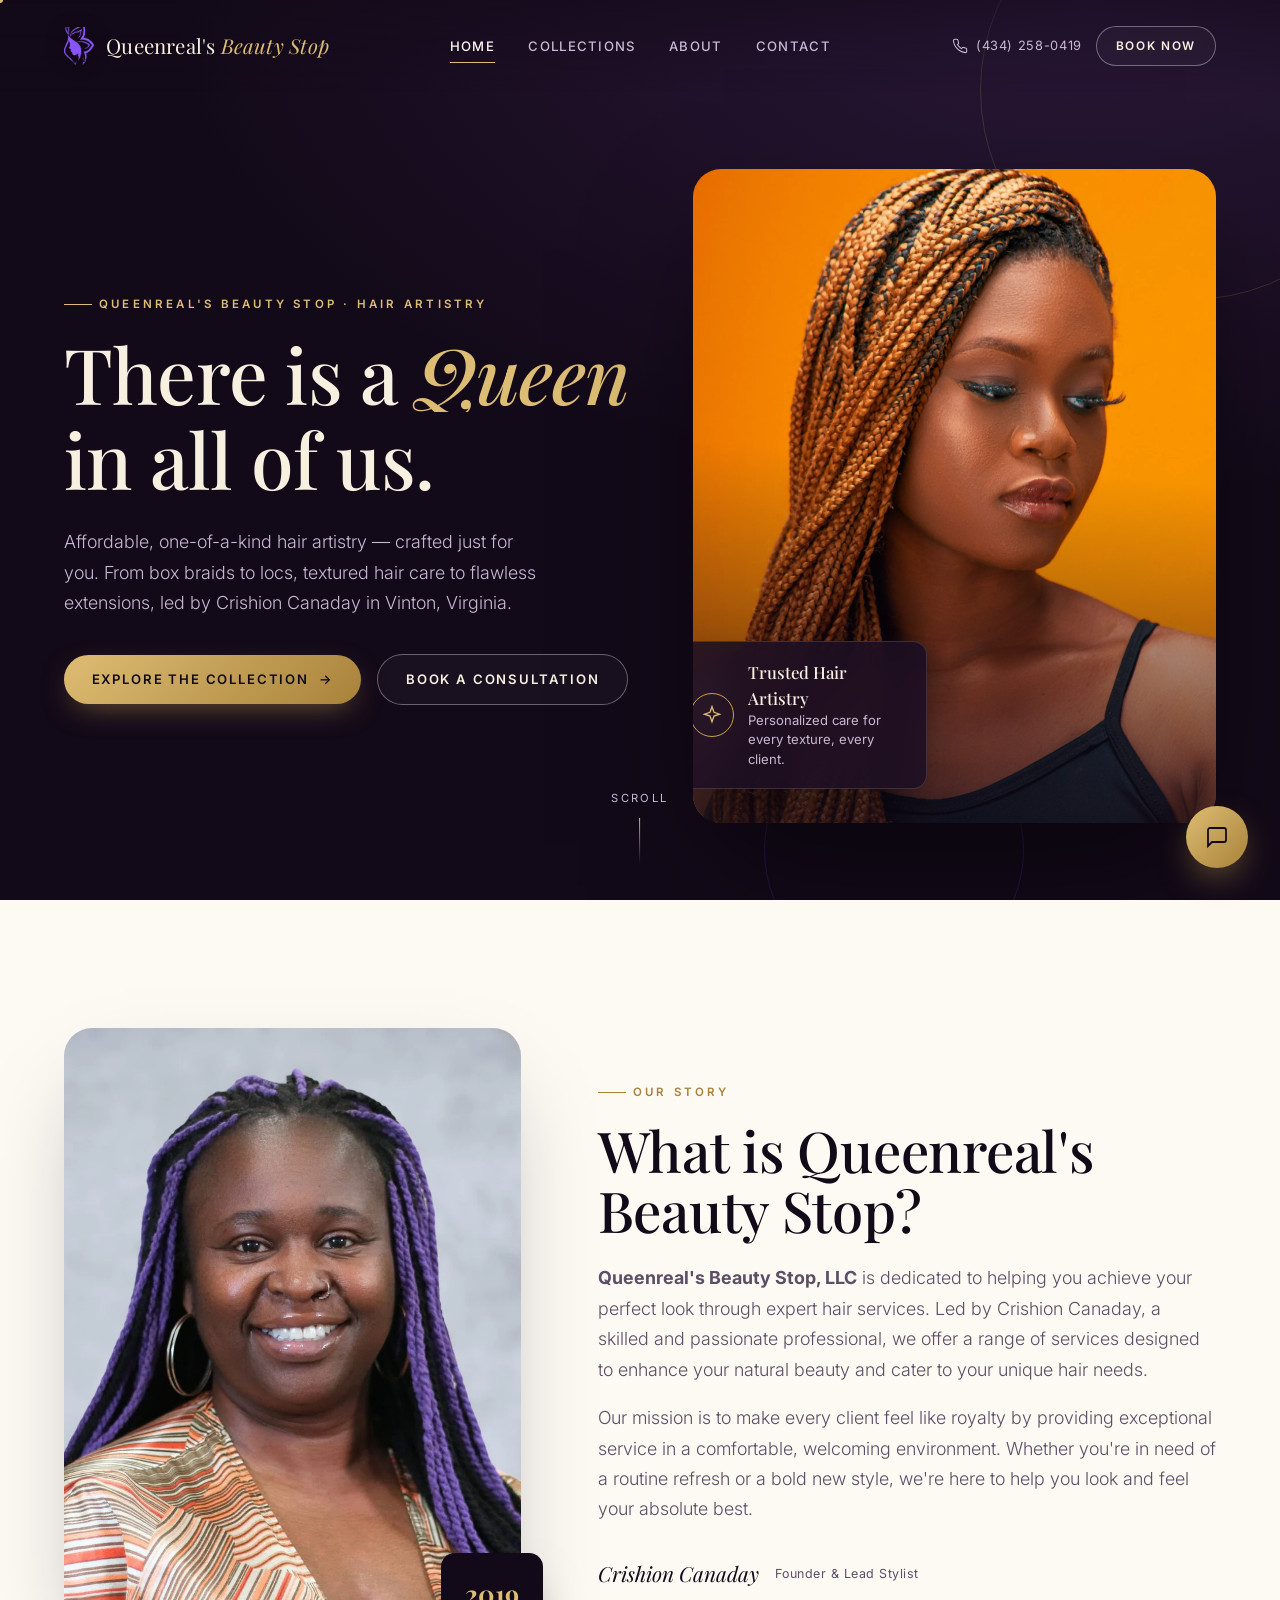
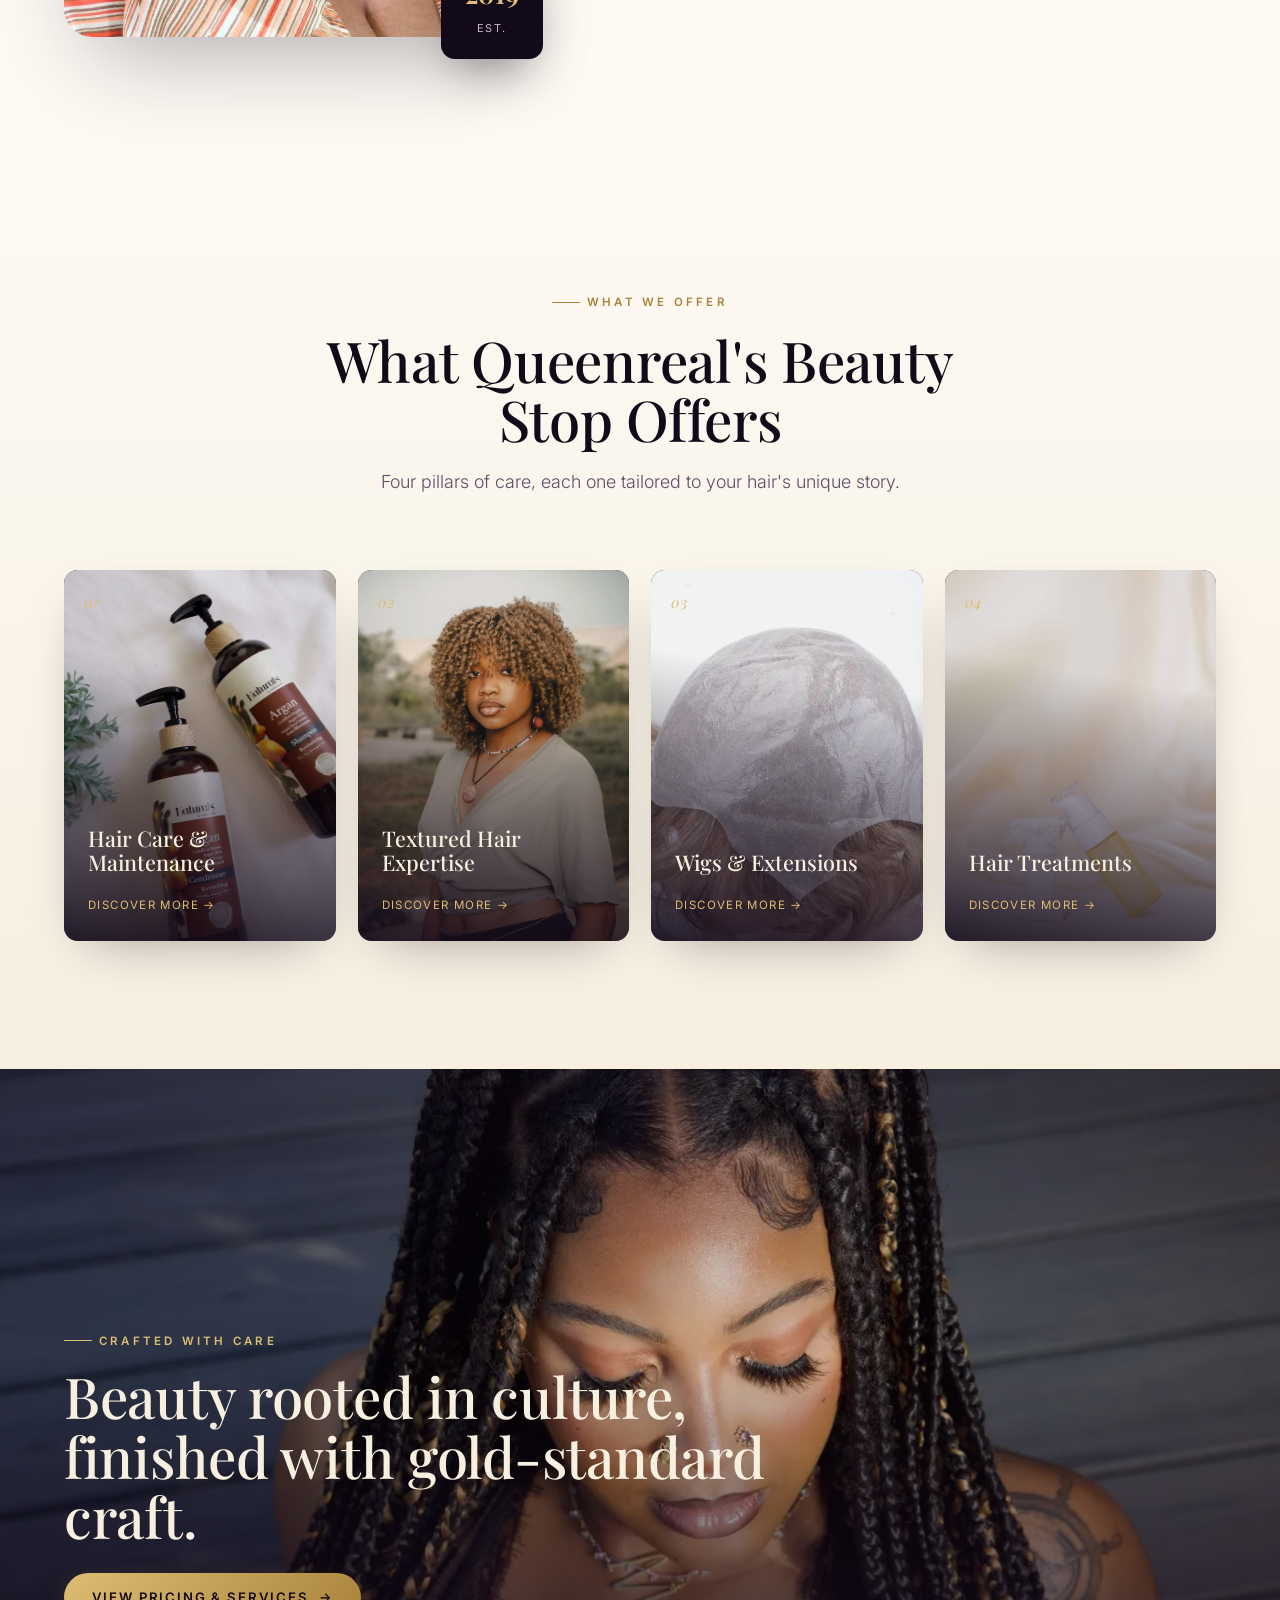
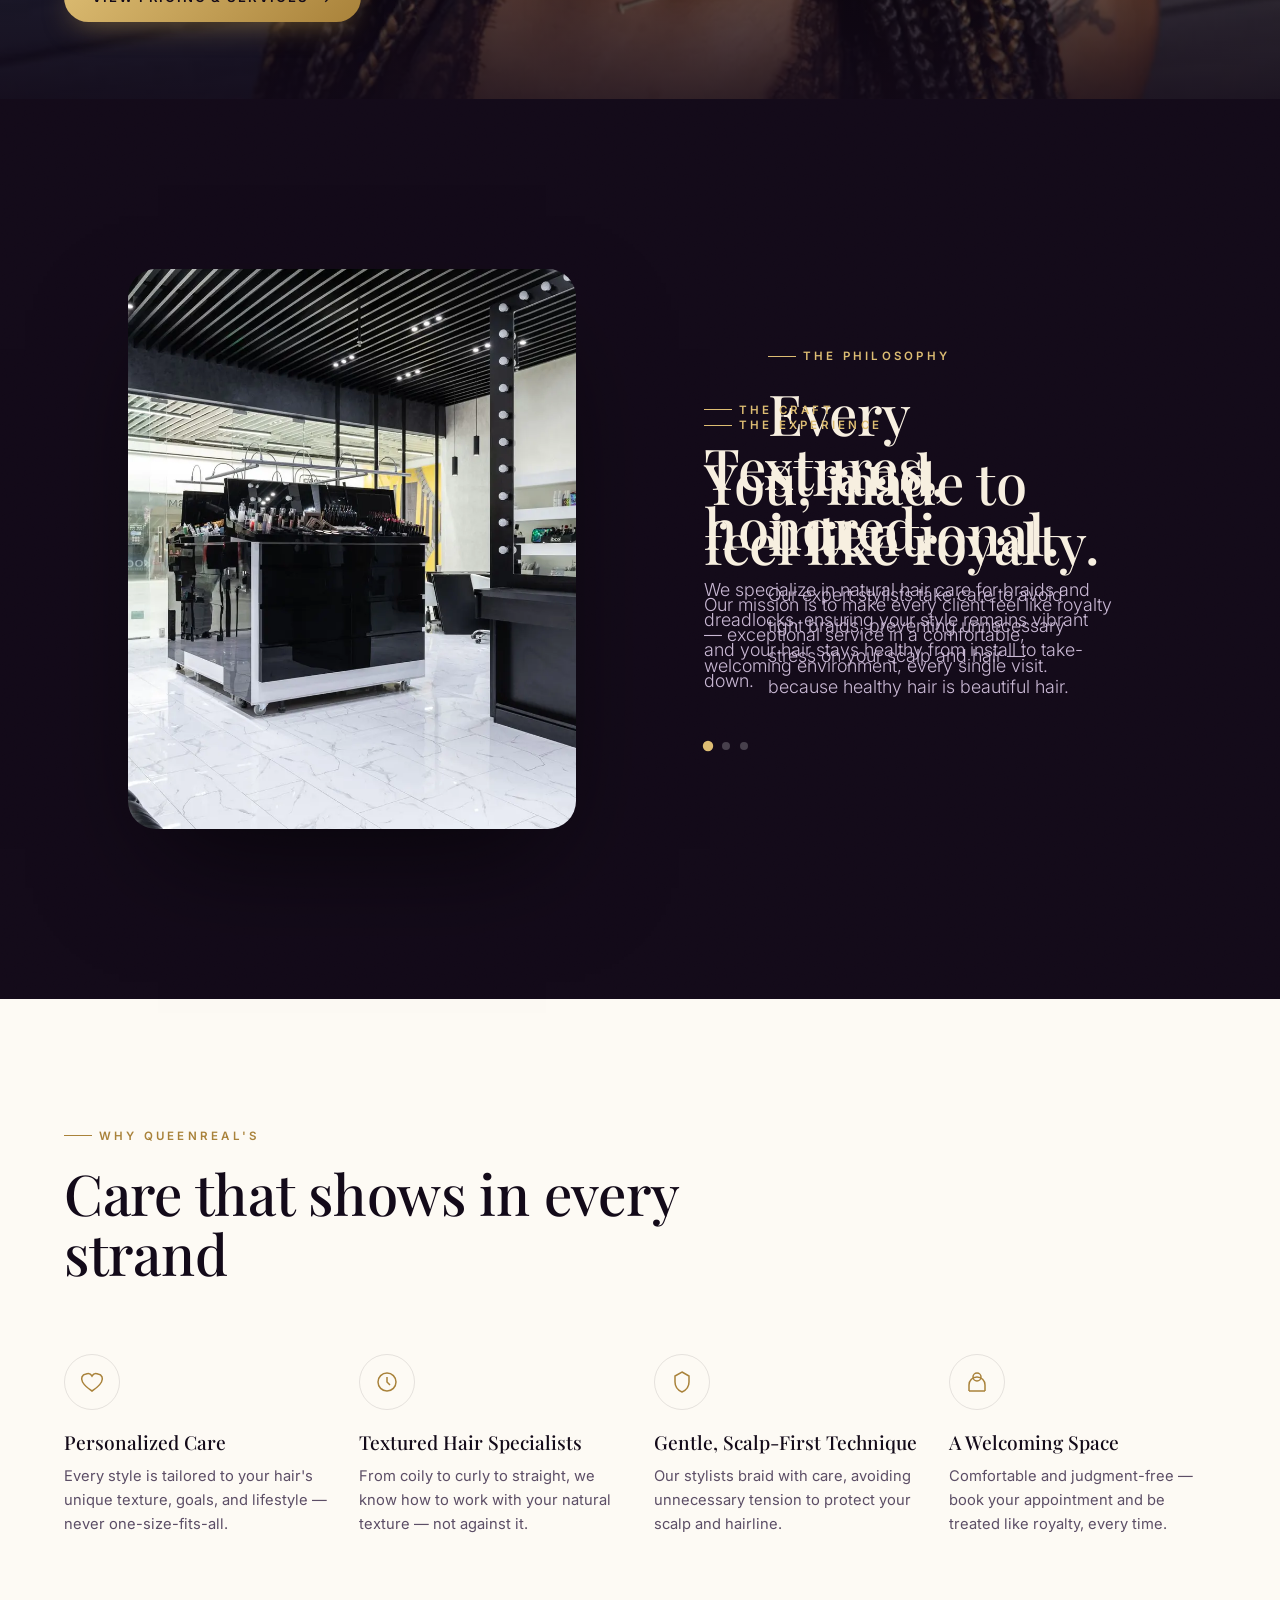
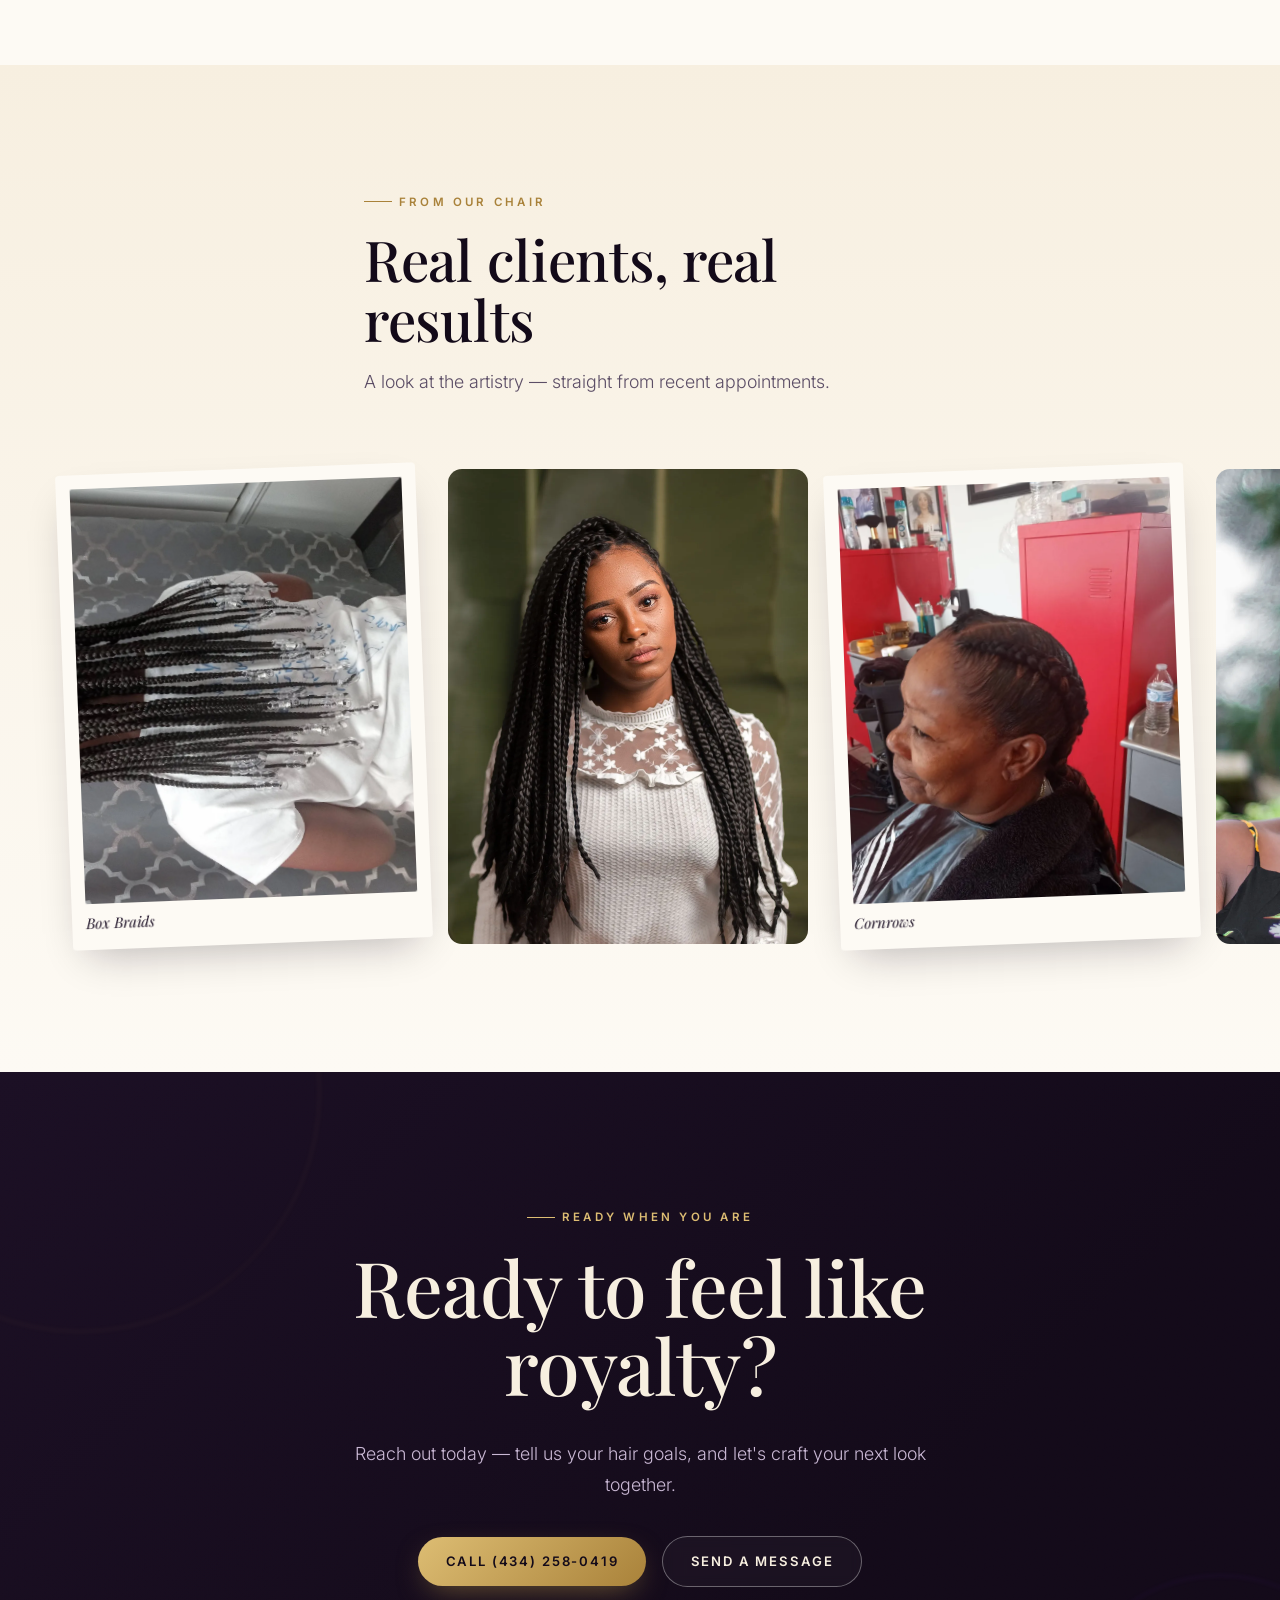
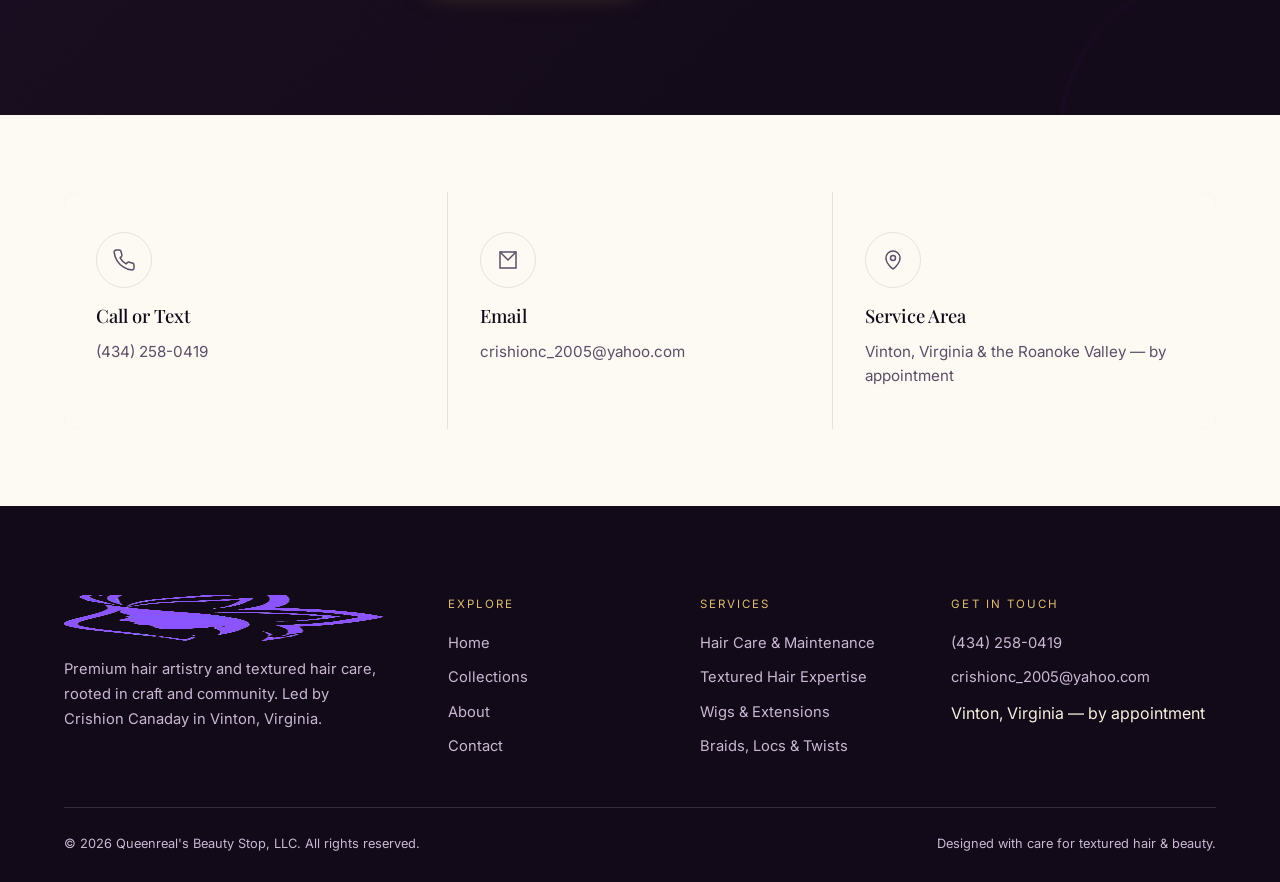
==== index.html @ a6add967 "Launch Queenreal's Beauty Stop premium website Four-page editorial static site (HTML/CSS/vanilla JS " ====
<!DOCTYPE html>
<html lang="en">
<head>
<meta charset="UTF-8">
<meta name="viewport" content="width=device-width, initial-scale=1, viewport-fit=cover">
<title>Queenreal's Beauty Stop | Premium Hair Artistry in Vinton, VA</title>
<meta name="description" content="Queenreal's Beauty Stop, LLC is dedicated to helping you achieve your perfect look through expert hair services — box braids, locs, twists, sew-ins and textured hair care, led by Crishion Canaday in Vinton, Virginia.">
<link rel="canonical" href="https://queenrealsbeautystop.com/">

<!-- Open Graph / Social -->
<meta property="og:type" content="website">
<meta property="og:site_name" content="Queenreal's Beauty Stop">
<meta property="og:title" content="Queenreal's Beauty Stop | Premium Hair Artistry">
<meta property="og:description" content="Expert hair services and textured hair care rooted in craft, care, and culture. Led by Crishion Canaday in Vinton, Virginia.">
<meta property="og:image" content="/assets/images/og-image.jpg">
<meta property="og:url" content="https://queenrealsbeautystop.com/">
<meta name="twitter:card" content="summary_large_image">
<meta name="twitter:title" content="Queenreal's Beauty Stop | Premium Hair Artistry">
<meta name="twitter:description" content="Expert hair services and textured hair care rooted in craft, care, and culture.">
<meta name="twitter:image" content="/assets/images/og-image.jpg">

<!-- Favicons -->
<link rel="icon" href="/favicon.ico" sizes="any">
<link rel="icon" type="image/png" sizes="32x32" href="/assets/images/icons/favicon-32.png">
<link rel="apple-touch-icon" sizes="180x180" href="/assets/images/icons/favicon-180.png">
<link rel="icon" type="image/png" sizes="192x192" href="/assets/images/icons/favicon-192.png">
<meta name="theme-color" content="#1b0f24">
<link rel="manifest" href="/site.webmanifest">

<link rel="preconnect" href="https://fonts.googleapis.com">
<link rel="preconnect" href="https://fonts.gstatic.com" crossorigin>
<link rel="stylesheet" href="/assets/css/base.css">
<link rel="stylesheet" href="/assets/css/home.css">

<script type="application/ld+json">
{
  "@context": "https://schema.org",
  "@type": "HairSalon",
  "name": "Queenreal's Beauty Stop, LLC",
  "image": "https://queenrealsbeautystop.com/assets/images/og-image.jpg",
  "telephone": "+14342580419",
  "email": "crishionc_2005@yahoo.com",
  "url": "https://queenrealsbeautystop.com/",
  "areaServed": {
    "@type": "City",
    "name": "Vinton, Virginia"
  },
  "founder": {
    "@type": "Person",
    "name": "Crishion Canaday"
  },
  "priceRange": "$$"
}
</script>
</head>
<body>
<a class="skip-link" href="#main">Skip to content</a>
<div class="scroll-progress" aria-hidden="true"></div>
<div class="cursor-dot" aria-hidden="true"></div>
<div class="cursor-ring" aria-hidden="true"></div>

<!-- ===================== HEADER ===================== -->
<header class="site-header">
  <div class="nav-inner">
    <a href="/" class="brand" aria-label="Queenreal's Beauty Stop — home">
      <img src="/assets/images/icons/logo-mark.webp" alt="" width="38" height="38">
      <span class="brand-word">Queenreal's <em>Beauty Stop</em></span>
    </a>
    <nav class="nav-links" aria-label="Primary">
      <a href="/index.html" class="is-active">Home</a>
      <a href="/collections.html">Collections</a>
      <a href="/about.html">About</a>
      <a href="/contact.html">Contact</a>
    </nav>
    <div class="nav-cta">
      <a class="nav-call" href="tel:+14342580419" aria-label="Call Queenreal's Beauty Stop">
        <svg width="16" height="16" viewBox="0 0 24 24" fill="none" stroke="currentColor" stroke-width="1.6"><path d="M22 16.92v3a2 2 0 0 1-2.18 2 19.8 19.8 0 0 1-8.63-3.07 19.5 19.5 0 0 1-6-6 19.8 19.8 0 0 1-3.07-8.67A2 2 0 0 1 4.11 2h3a2 2 0 0 1 2 1.72c.127.96.361 1.903.7 2.81a2 2 0 0 1-.45 2.11L8.09 9.91a16 16 0 0 0 6 6l1.27-1.27a2 2 0 0 1 2.11-.45c.907.339 1.85.573 2.81.7A2 2 0 0 1 22 16.92z"/></svg>
        (434) 258-0419
      </a>
      <a href="/contact.html" class="btn btn-ghost btn-sm" data-magnetic="0.25">Book Now</a>
    </div>
    <button class="nav-toggle" aria-label="Open menu" aria-expanded="false" aria-controls="mobileDrawer">
      <span></span><span></span><span></span>
    </button>
  </div>
</header>

<div class="mobile-drawer" id="mobileDrawer">
  <nav class="mobile-drawer-links" aria-label="Mobile">
    <a href="/index.html">Home</a>
    <a href="/collections.html">Collections</a>
    <a href="/about.html">About</a>
    <a href="/contact.html">Contact</a>
  </nav>
  <div class="mobile-drawer-foot">
    <a href="tel:+14342580419">(434) 258-0419</a>
    <a href="mailto:crishionc_2005@yahoo.com">crishionc_2005@yahoo.com</a>
  </div>
</div>

<main id="main">

  <!-- ===================== HERO ===================== -->
  <section class="hero" data-hero-entrance>
    <div class="hero-deco-ring" aria-hidden="true"></div>
    <div class="hero-deco-ring hero-deco-ring--2" aria-hidden="true"></div>
    <div class="hero-grid">
      <div class="hero-copy">
        <span class="eyebrow eyebrow--on-dark" data-hero-eyebrow>Queenreal's Beauty Stop · Hair Artistry</span>
        <h1 class="display-1 hero-title word-reveal" data-hero-title>
          <span class="line"><span>There is a <em>Queen</em></span></span>
          <span class="line"><span>in all of us.</span></span>
        </h1>
        <p class="body-lg hero-sub on-dark" data-hero-sub>Affordable, one-of-a-kind hair artistry — crafted just for you. From box braids to locs, textured hair care to flawless extensions, led by Crishion Canaday in Vinton, Virginia.</p>
        <div class="hero-actions" data-hero-cta>
          <span class="magnetic-wrap"><a href="/collections.html" class="btn btn-primary" data-magnetic="0.3">Explore The Collection <span class="btn-arrow">→</span></a></span>
          <span class="magnetic-wrap"><a href="/contact.html" class="btn btn-ghost" data-magnetic="0.3">Book A Consultation</a></span>
        </div>
      </div>
      <div class="hero-visual" data-hero-visual data-parallax-wrap>
        <img src="/assets/images/hero-braids-editorial.webp" alt="Editorial portrait of box braids, vivid honey-toned hair artistry" data-parallax="0.08" width="1200" height="1500">
        <div class="hero-badge" data-hero-float>
          <span class="hero-badge-ring">
            <svg width="20" height="20" viewBox="0 0 24 24" fill="none" stroke="currentColor" stroke-width="1.6"><path d="M12 2l2.4 6.8L21 11l-6.6 2.2L12 20l-2.4-6.8L3 11l6.6-2.2z"/></svg>
          </span>
          <p><strong>Trusted Hair Artistry</strong>Personalized care for every texture, every client.</p>
        </div>
      </div>
    </div>
    <div class="hero-scroll-cue" data-hero-float>
      <span>Scroll</span>
      <span class="line-anim" aria-hidden="true"></span>
    </div>
  </section>

  <!-- ===================== BRAND INTRO ===================== -->
  <section class="section intro">
    <div class="container intro-grid">
      <div class="intro-media reveal-left">
        <div class="intro-media-frame">
          <img src="/assets/images/founder-crishion-canaday.webp" alt="Crishion Canaday, founder and lead stylist of Queenreal's Beauty Stop" loading="lazy" width="1200" height="1200">
        </div>
        <div class="intro-media-tag">
          <strong>2019</strong>
          <span>Est.</span>
        </div>
      </div>
      <div class="intro-copy reveal">
        <span class="eyebrow">Our Story</span>
        <h2 class="display-2" style="margin-block:18px 24px;">What is Queenreal's Beauty Stop?</h2>
        <p class="body-lg"><strong>Queenreal's Beauty Stop, LLC</strong> is dedicated to helping you achieve your perfect look through expert hair services. Led by Crishion Canaday, a skilled and passionate professional, we offer a range of services designed to enhance your natural beauty and cater to your unique hair needs.</p>
        <p class="body-lg">Our mission is to make every client feel like royalty by providing exceptional service in a comfortable, welcoming environment. Whether you're in need of a routine refresh or a bold new style, we're here to help you look and feel your absolute best.</p>
        <div class="intro-signoff">
          <span class="intro-signoff-name">Crishion Canaday</span>
          <span class="intro-signoff-role">Founder &amp; Lead Stylist</span>
        </div>
      </div>
    </div>
  </section>

  <!-- ===================== OFFERINGS ===================== -->
  <section class="section offerings" id="offerings">
    <div class="container">
      <div class="section-head section-head--center">
        <span class="eyebrow">What We Offer</span>
        <h2 class="display-2">What Queenreal's Beauty Stop Offers</h2>
        <p class="body-lg">Four pillars of care, each one tailored to your hair's unique story.</p>
      </div>
      <div class="offer-grid" data-stagger-gsap>
        <a href="/collections.html#hair-care" class="offer-card tilt-card">
          <span class="offer-card-num">01</span>
          <img src="/assets/images/haircare-flatlay.webp" alt="Hair care products arranged in an elegant flat lay" loading="lazy" width="900" height="1200">
          <div class="offer-card-content">
            <h3>Hair Care &amp; Maintenance</h3>
            <p>Personalized hair care advice and high-quality products to keep your hair healthy, vibrant, and strong.</p>
            <span class="offer-card-arrow">Discover More →</span>
          </div>
        </a>
        <a href="/collections.html#textured-hair" class="offer-card tilt-card">
          <span class="offer-card-num">02</span>
          <img src="/assets/images/curly-afro-outdoor.webp" alt="Natural curly textured hair portrait outdoors" loading="lazy" width="900" height="1200">
          <div class="offer-card-content">
            <h3>Textured Hair Expertise</h3>
            <p>We specialize in all hair textures, from straight to curly, finding the right products and techniques for you.</p>
            <span class="offer-card-arrow">Discover More →</span>
          </div>
        </a>
        <a href="/collections.html#wigs-extensions" class="offer-card tilt-card">
          <span class="offer-card-num">03</span>
          <img src="/assets/images/lace-wig-cap.webp" alt="Lace front wig cap construction detail" loading="lazy" width="900" height="1200">
          <div class="offer-card-content">
            <h3>Wigs &amp; Extensions</h3>
            <p>Add length, volume, or a completely new style with wig and extension services tailored to your preferences.</p>
            <span class="offer-card-arrow">Discover More →</span>
          </div>
        </a>
        <a href="/collections.html#hair-treatments" class="offer-card tilt-card">
          <span class="offer-card-num">04</span>
          <img src="/assets/images/serum-bottle-soft.webp" alt="Hair treatment serum bottle on soft fabric" loading="lazy" width="900" height="1200">
          <div class="offer-card-content">
            <h3>Hair Treatments</h3>
            <p>Deep conditioning, scalp care, and revitalizing treatments designed to keep your hair at its best.</p>
            <span class="offer-card-arrow">Discover More →</span>
          </div>
        </a>
      </div>
    </div>
  </section>

  <!-- ===================== FEATURED VISUAL ===================== -->
  <section class="featured-visual" data-parallax-wrap>
    <img class="scale-on-scroll" src="/assets/images/knotless-gold-beads.webp" alt="Close-up of knotless braids finished with gold hair beads" loading="lazy" width="1400" height="1750">
    <div class="container featured-content">
      <span class="eyebrow eyebrow--on-dark reveal">Crafted With Care</span>
      <h2 class="display-2 on-dark reveal">Beauty rooted in culture, finished with gold-standard craft.</h2>
      <span class="magnetic-wrap reveal"><a href="/collections.html#services" class="btn btn-primary" data-magnetic="0.3">View Pricing &amp; Services <span class="btn-arrow">→</span></a></span>
    </div>
  </section>

  <!-- ===================== PINNED STORYTELLING ===================== -->
  <section class="pin-story">
    <div class="grain" aria-hidden="true"></div>
    <div class="pin-story-pin pin-story-pin container">
      <div class="pin-story-media">
        <img src="/assets/images/salon-interior-1.webp" alt="Modern salon interior with styling stations" loading="lazy" width="1600" height="2000">
        <img src="/assets/images/box-braids-lace.webp" alt="Long box braids styled with an elegant white lace top" loading="lazy" width="1400" height="1750">
        <img src="/assets/images/locs-smile-earrings.webp" alt="Client smiling with finished locs and gold earrings" loading="lazy" width="1200" height="1500">
      </div>
      <div class="pin-story-text">
        <div class="pin-story-panel">
          <span class="eyebrow eyebrow--on-dark">The Philosophy</span>
          <h3 class="display-2 on-dark">Every strand, intentional.</h3>
          <p class="body-lg on-dark">Our expert stylists take care to avoid tight braids, preventing unnecessary stress on your scalp and hair — because healthy hair is beautiful hair.</p>
        </div>
        <div class="pin-story-panel">
          <span class="eyebrow eyebrow--on-dark">The Craft</span>
          <h3 class="display-2 on-dark">Textures, honored.</h3>
          <p class="body-lg on-dark">We specialize in natural hair care for braids and dreadlocks, ensuring your style remains vibrant and your hair stays healthy from install to take-down.</p>
        </div>
        <div class="pin-story-panel">
          <span class="eyebrow eyebrow--on-dark">The Experience</span>
          <h3 class="display-2 on-dark">You, made to feel like royalty.</h3>
          <p class="body-lg on-dark">Our mission is to make every client feel like royalty — exceptional service in a comfortable, welcoming environment, every single visit.</p>
        </div>
        <div class="pin-story-dots" aria-hidden="true">
          <span class="pin-story-dot is-active"></span>
          <span class="pin-story-dot"></span>
          <span class="pin-story-dot"></span>
        </div>
      </div>
    </div>
  </section>

  <!-- ===================== WHY US ===================== -->
  <section class="section">
    <div class="container">
      <div class="section-head">
        <span class="eyebrow">Why Queenreal's</span>
        <h2 class="display-2">Care that shows in every strand</h2>
      </div>
      <div class="why-grid" data-stagger-gsap>
        <div class="why-card">
          <span class="why-icon"><svg viewBox="0 0 24 24" fill="none" stroke="currentColor" stroke-width="1.5"><path d="M12 21s-7-4.6-9.5-9C.5 8.5 2 4.5 6 4a4.8 4.8 0 0 1 6 2 4.8 4.8 0 0 1 6-2c4 .5 5.5 4.5 3.5 8-2.5 4.4-9.5 9-9.5 9z"/></svg></span>
          <h3>Personalized Care</h3>
          <p>Every style is tailored to your hair's unique texture, goals, and lifestyle — never one-size-fits-all.</p>
        </div>
        <div class="why-card">
          <span class="why-icon"><svg viewBox="0 0 24 24" fill="none" stroke="currentColor" stroke-width="1.5"><circle cx="12" cy="12" r="9"/><path d="M12 7v5l3 3"/></svg></span>
          <h3>Textured Hair Specialists</h3>
          <p>From coily to curly to straight, we know how to work with your natural texture — not against it.</p>
        </div>
        <div class="why-card">
          <span class="why-icon"><svg viewBox="0 0 24 24" fill="none" stroke="currentColor" stroke-width="1.5"><path d="M12 2l7 4v6c0 5-3.4 8.4-7 10-3.6-1.6-7-5-7-10V6l7-4z"/></svg></span>
          <h3>Gentle, Scalp-First Technique</h3>
          <p>Our stylists braid with care, avoiding unnecessary tension to protect your scalp and hairline.</p>
        </div>
        <div class="why-card">
          <span class="why-icon"><svg viewBox="0 0 24 24" fill="none" stroke="currentColor" stroke-width="1.5"><path d="M4 21v-6a8 8 0 0 1 16 0v6"/><path d="M4 21h16"/><circle cx="12" cy="7" r="4"/></svg></span>
          <h3>A Welcoming Space</h3>
          <p>Comfortable and judgment-free — book your appointment and be treated like royalty, every time.</p>
        </div>
      </div>
    </div>
  </section>

  <!-- ===================== GALLERY ===================== -->
  <section class="section gallery-section" id="gallery">
    <div class="section-head container">
      <span class="eyebrow">From Our Chair</span>
      <h2 class="display-2">Real clients, real results</h2>
      <p class="body-lg">A look at the artistry — straight from recent appointments.</p>
    </div>
    <div class="hscroll">
      <div class="hscroll-track">
        <figure class="gallery-card polaroid" data-lightbox="/assets/images/client-work-box-braids-1.webp" data-caption="Box braids, finished look">
          <img src="/assets/images/client-work-box-braids-1.webp" alt="Finished box braids styled at Queenreal's Beauty Stop" loading="lazy" width="1000" height="1250">
          <figcaption class="polaroid-cap">Box Braids</figcaption>
        </figure>
        <figure class="gallery-card" data-lightbox="/assets/images/hero-braids-editorial.webp" data-caption="Box braids editorial">
          <img src="/assets/images/box-braids-lace.webp" alt="Box braids styled with an elegant white lace top" loading="lazy" width="1400" height="1750">
          <figcaption class="gallery-card-label">Editorial Braids</figcaption>
        </figure>
        <figure class="gallery-card polaroid" data-lightbox="/assets/images/client-work-cornrows.webp" data-caption="Cornrows, clean parts">
          <img src="/assets/images/client-work-cornrows.webp" alt="Cornrow braids styled at Queenreal's Beauty Stop" loading="lazy" width="1000" height="1250">
          <figcaption class="polaroid-cap">Cornrows</figcaption>
        </figure>
        <figure class="gallery-card" data-lightbox="/assets/images/locs-smile-earrings.webp" data-caption="Finished locs">
          <img src="/assets/images/locs-smile-earrings.webp" alt="Client smiling with finished locs" loading="lazy" width="1200" height="1500">
          <figcaption class="gallery-card-label">Locs, Finished</figcaption>
        </figure>
        <figure class="gallery-card polaroid" data-lightbox="/assets/images/client-work-dreads.webp" data-caption="Freeform dreads, color detail">
          <img src="/assets/images/client-work-dreads.webp" alt="Freeform dreads with color detail styled at Queenreal's Beauty Stop" loading="lazy" width="1000" height="1250">
          <figcaption class="polaroid-cap">Freeform Dreads</figcaption>
        </figure>
        <figure class="gallery-card polaroid" data-lightbox="/assets/images/client-work-crochet.webp" data-caption="Crochet method, curls">
          <img src="/assets/images/client-work-crochet.webp" alt="Crochet method curly result styled at Queenreal's Beauty Stop" loading="lazy" width="1000" height="1250">
          <figcaption class="polaroid-cap">Crochet Curls</figcaption>
        </figure>
        <figure class="gallery-card" data-lightbox="/assets/images/faux-locs-profile.webp" data-caption="Faux locs, side profile">
          <img src="/assets/images/faux-locs-profile.webp" alt="Faux locs styled in side profile" loading="lazy" width="1400" height="1750">
          <figcaption class="gallery-card-label">Faux Locs</figcaption>
        </figure>
      </div>
    </div>
  </section>

  <!-- ===================== CTA BAND ===================== -->
  <section class="section cta-band">
    <div class="grain" aria-hidden="true"></div>
    <div class="container cta-band-inner">
      <span class="eyebrow eyebrow--on-dark reveal">Ready When You Are</span>
      <h2 class="display-1 reveal">Ready to feel like royalty?</h2>
      <p class="body-lg on-dark reveal" style="margin-bottom:36px;">Reach out today — tell us your hair goals, and let's craft your next look together.</p>
      <div class="hero-actions" style="justify-content:center;">
        <span class="magnetic-wrap reveal"><a href="tel:+14342580419" class="btn btn-primary" data-magnetic="0.3">Call (434) 258-0419</a></span>
        <span class="magnetic-wrap reveal"><a href="/contact.html" class="btn btn-ghost" data-magnetic="0.3">Send A Message</a></span>
      </div>
    </div>
  </section>

  <!-- ===================== CONTACT STRIP ===================== -->
  <section class="section section--tight contact-strip">
    <div class="container">
      <div class="contact-strip-grid">
        <div class="contact-strip-card reveal">
          <span class="why-icon"><svg viewBox="0 0 24 24" fill="none" stroke="currentColor" stroke-width="1.5"><path d="M22 16.92v3a2 2 0 0 1-2.18 2 19.8 19.8 0 0 1-8.63-3.07 19.5 19.5 0 0 1-6-6 19.8 19.8 0 0 1-3.07-8.67A2 2 0 0 1 4.11 2h3a2 2 0 0 1 2 1.72c.127.96.361 1.903.7 2.81a2 2 0 0 1-.45 2.11L8.09 9.91a16 16 0 0 0 6 6l1.27-1.27a2 2 0 0 1 2.11-.45c.907.339 1.85.573 2.81.7A2 2 0 0 1 22 16.92z"/></svg></span>
          <h3>Call or Text</h3>
          <a href="tel:+14342580419">(434) 258-0419</a>
        </div>
        <div class="contact-strip-card reveal">
          <span class="why-icon"><svg viewBox="0 0 24 24" fill="none" stroke="currentColor" stroke-width="1.5"><path d="M4 4h16v16H4z"/><path d="m4 4 8 8 8-8"/></svg></span>
          <h3>Email</h3>
          <a href="mailto:crishionc_2005@yahoo.com">crishionc_2005@yahoo.com</a>
        </div>
        <div class="contact-strip-card reveal">
          <span class="why-icon"><svg viewBox="0 0 24 24" fill="none" stroke="currentColor" stroke-width="1.5"><path d="M12 21s-7-5.2-7-11a7 7 0 0 1 14 0c0 5.8-7 11-7 11z"/><circle cx="12" cy="10" r="2.5"/></svg></span>
          <h3>Service Area</h3>
          <span>Vinton, Virginia &amp; the Roanoke Valley — by appointment</span>
        </div>
      </div>
    </div>
  </section>

</main>

<!-- ===================== FOOTER ===================== -->
<footer class="site-footer">
  <div class="container">
    <div class="footer-top">
      <div class="footer-brand">
        <img src="/assets/images/icons/logo-mark.webp" alt="Queenreal's Beauty Stop" width="46" height="46">
        <p class="footer-tagline">Premium hair artistry and textured hair care, rooted in craft and community. Led by Crishion Canaday in Vinton, Virginia.</p>
      </div>
      <div>
        <div class="footer-col-title">Explore</div>
        <nav class="footer-links">
          <a href="/index.html">Home</a>
          <a href="/collections.html">Collections</a>
          <a href="/about.html">About</a>
          <a href="/contact.html">Contact</a>
        </nav>
      </div>
      <div>
        <div class="footer-col-title">Services</div>
        <nav class="footer-links">
          <a href="/collections.html#hair-care">Hair Care &amp; Maintenance</a>
          <a href="/collections.html#textured-hair">Textured Hair Expertise</a>
          <a href="/collections.html#wigs-extensions">Wigs &amp; Extensions</a>
          <a href="/collections.html#services">Braids, Locs &amp; Twists</a>
        </nav>
      </div>
      <div>
        <div class="footer-col-title">Get In Touch</div>
        <nav class="footer-links">
          <a href="tel:+14342580419">(434) 258-0419</a>
          <a href="mailto:crishionc_2005@yahoo.com">crishionc_2005@yahoo.com</a>
          <span>Vinton, Virginia — by appointment</span>
        </nav>
      </div>
    </div>
    <div class="footer-bottom">
      <span>&copy; <span id="year"></span> Queenreal's Beauty Stop, LLC. All rights reserved.</span>
      <span>Designed with care for textured hair &amp; beauty.</span>
    </div>
  </div>
</footer>

<!-- ===================== FLOATING WIDGET ===================== -->
<div class="float-contact">
  <div class="float-panel">
    <span class="float-panel-title">Quick Contact</span>
    <a class="float-link" href="tel:+14342580419">
      <svg width="16" height="16" viewBox="0 0 24 24" fill="none" stroke="currentColor" stroke-width="1.6"><path d="M22 16.92v3a2 2 0 0 1-2.18 2 19.8 19.8 0 0 1-8.63-3.07 19.5 19.5 0 0 1-6-6 19.8 19.8 0 0 1-3.07-8.67A2 2 0 0 1 4.11 2h3a2 2 0 0 1 2 1.72c.127.96.361 1.903.7 2.81a2 2 0 0 1-.45 2.11L8.09 9.91a16 16 0 0 0 6 6l1.27-1.27a2 2 0 0 1 2.11-.45c.907.339 1.85.573 2.81.7A2 2 0 0 1 22 16.92z"/></svg>
      Call (434) 258-0419
    </a>
    <a class="float-link" href="mailto:crishionc_2005@yahoo.com">
      <svg width="16" height="16" viewBox="0 0 24 24" fill="none" stroke="currentColor" stroke-width="1.6"><path d="M4 4h16v16H4z"/><path d="m4 4 8 8 8-8"/></svg>
      Email Us
    </a>
    <a class="float-link" href="/contact.html">
      <svg width="16" height="16" viewBox="0 0 24 24" fill="none" stroke="currentColor" stroke-width="1.6"><path d="M21 15a2 2 0 0 1-2 2H7l-4 4V5a2 2 0 0 1 2-2h14a2 2 0 0 1 2 2z"/></svg>
      Enquiry Form
    </a>
  </div>
  <button class="float-toggle" aria-expanded="false" aria-label="Toggle quick contact">
    <svg viewBox="0 0 24 24" fill="none" stroke="currentColor" stroke-width="1.8"><path d="M21 15a2 2 0 0 1-2 2H7l-4 4V5a2 2 0 0 1 2-2h14a2 2 0 0 1 2 2z"/></svg>
  </button>
</div>
<button class="back-to-top" aria-label="Back to top">
  <svg viewBox="0 0 24 24" fill="none" stroke="currentColor" stroke-width="2"><path d="M12 19V5M5 12l7-7 7 7"/></svg>
</button>

<!-- ===================== LIGHTBOX ===================== -->
<div class="lightbox" aria-hidden="true">
  <button class="lightbox-close" aria-label="Close gallery">✕</button>
  <button class="lightbox-nav lightbox-prev" aria-label="Previous image">‹</button>
  <img src="" alt="">
  <button class="lightbox-nav lightbox-next" aria-label="Next image">›</button>
  <div class="lightbox-caption"></div>
</div>

<script src="https://cdnjs.cloudflare.com/ajax/libs/gsap/3.12.5/gsap.min.js"></script>
<script src="https://cdnjs.cloudflare.com/ajax/libs/gsap/3.12.5/ScrollTrigger.min.js"></script>
<script src="/assets/js/main.js"></script>
<script src="/assets/js/animations.js"></script>
<script>document.getElementById('year').textContent = new Date().getFullYear();</script>
</body>
</html>
---- assets/css/base.css ----
/* ==========================================================================
   Queenreal's Beauty Stop — Base Design System
   Shared across all pages: reset, tokens, typography, nav, footer, widgets
   ========================================================================== */

/* ---- Font loading ---- */
@import url('https://fonts.googleapis.com/css2?family=Playfair+Display:ital,wght@0,400;0,500;0,600;0,700;0,800;0,900;1,400;1,500&family=Inter:wght@300;400;500;600;700&display=swap');

/* ---- Design tokens ---- */
:root {
  /* Purples & plums */
  --plum-950: #130a19;
  --plum-900: #1b0f24;
  --plum-850: #22132d;
  --plum-800: #2a1838;
  --plum-700: #3a2049;
  --purple-600: #5b2a8c;
  --purple-500: #7a3fb8;
  --purple-400: #9a5fd6;
  --purple-glow: #8b3dff;

  /* Gold */
  --gold-300: #ecd9a3;
  --gold-400: #ddbd73;
  --gold-500: #c9a24b;
  --gold-600: #a9823a;
  --gold-glow: #f1d78a;

  /* Neutrals */
  --cream-50: #fdfaf4;
  --cream-100: #f7efe0;
  --cream-200: #ece0c9;
  --ink: #130a19;

  /* Semantic */
  --bg-body: var(--cream-50);
  --bg-dark: var(--plum-950);
  --text-dark: var(--plum-950);
  --text-muted: #5c4e66;
  --text-on-dark: var(--cream-100);
  --text-on-dark-muted: #c9b8d4;
  --border-soft: rgba(19, 10, 25, 0.1);
  --border-on-dark: rgba(247, 239, 224, 0.14);

  /* Type */
  --font-display: 'Playfair Display', Georgia, 'Times New Roman', serif;
  --font-body: 'Inter', -apple-system, BlinkMacSystemFont, 'Segoe UI', sans-serif;

  /* Motion */
  --ease-luxe: cubic-bezier(0.19, 1, 0.22, 1);
  --ease-soft: cubic-bezier(0.22, 0.61, 0.36, 1);
  --dur-fast: 0.3s;
  --dur-med: 0.6s;
  --dur-slow: 1s;

  /* Layout */
  --container-max: 1360px;
  --nav-h: 92px;
  --radius-sm: 6px;
  --radius-md: 14px;
  --radius-lg: 28px;
}

/* ---- Reset ---- */
*, *::before, *::after { box-sizing: border-box; }
* { margin: 0; padding: 0; }
html {
  scroll-behavior: smooth;
  -webkit-text-size-adjust: 100%;
  overflow-x: hidden;
}
@media (prefers-reduced-motion: reduce) {
  html { scroll-behavior: auto; }
}
body {
  background: var(--bg-body);
  color: var(--text-dark);
  font-family: var(--font-body);
  font-size: 16px;
  line-height: 1.6;
  overflow-x: hidden;
  min-height: 100vh;
}
img, picture, video, svg { display: block; max-width: 100%; }
a { color: inherit; text-decoration: none; }
button { font: inherit; color: inherit; background: none; border: none; cursor: pointer; }
input, textarea, select { font: inherit; color: inherit; }
ul, ol { list-style: none; }
h1, h2, h3, h4, h5, h6 { font-weight: 500; line-height: 1.12; }

:focus-visible {
  outline: 2px solid var(--gold-500);
  outline-offset: 3px;
  border-radius: 2px;
}

/* ---- Typography scale ---- */
.eyebrow {
  display: inline-flex;
  align-items: center;
  gap: 0.6em;
  font-family: var(--font-body);
  font-size: 0.72rem;
  font-weight: 600;
  letter-spacing: 0.28em;
  text-transform: uppercase;
  color: var(--gold-600);
}
.eyebrow::before {
  content: '';
  width: 28px;
  height: 1px;
  background: currentColor;
  display: block;
}
.eyebrow--on-dark { color: var(--gold-400); }

.display-1 {
  font-family: var(--font-display);
  font-weight: 500;
  font-size: clamp(2.6rem, 6vw, 5.4rem);
  line-height: 1.02;
  letter-spacing: -0.01em;
}
.display-2 {
  font-family: var(--font-display);
  font-weight: 500;
  font-size: clamp(2.1rem, 4.4vw, 3.6rem);
  line-height: 1.06;
  letter-spacing: -0.005em;
}
.display-3 {
  font-family: var(--font-display);
  font-weight: 500;
  font-size: clamp(1.6rem, 2.8vw, 2.4rem);
  line-height: 1.15;
}
.body-lg {
  font-size: clamp(1.05rem, 1.4vw, 1.25rem);
  line-height: 1.7;
  color: var(--text-muted);
  font-weight: 300;
}
.body-md { font-size: 1rem; line-height: 1.75; color: var(--text-muted); }
.on-dark { color: var(--text-on-dark); }
.on-dark .body-lg, .on-dark.body-lg { color: var(--text-on-dark-muted); }

.word-reveal span { display: inline-block; overflow: hidden; }
.word-reveal span > span { display: inline-block; will-change: transform; }

/* ---- Layout helpers ---- */
.container {
  max-width: var(--container-max);
  margin-inline: auto;
  padding-inline: clamp(20px, 5vw, 64px);
}
.section { padding-block: clamp(72px, 10vw, 150px); position: relative; }
.section--tight { padding-block: clamp(48px, 6vw, 88px); }
.section--dark { background: var(--bg-dark); color: var(--text-on-dark); }
.section--plum { background: linear-gradient(175deg, var(--plum-900), var(--plum-950)); color: var(--text-on-dark); }

.grain {
  position: absolute;
  inset: 0;
  pointer-events: none;
  opacity: 0.05;
  mix-blend-mode: overlay;
  background-image: url("data:image/svg+xml,%3Csvg xmlns='http://www.w3.org/2000/svg' width='120' height='120'%3E%3Cfilter id='n'%3E%3CfeTurbulence type='fractalNoise' baseFrequency='0.9' numOctaves='2' stitchTiles='stitch'/%3E%3C/filter%3E%3Crect width='100%25' height='100%25' filter='url(%23n)'/%3E%3C/svg%3E");
}

/* ---- Buttons ---- */
.btn {
  position: relative;
  display: inline-flex;
  align-items: center;
  justify-content: center;
  gap: 10px;
  padding: 1.05em 2.1em;
  font-size: 0.82rem;
  font-weight: 600;
  letter-spacing: 0.14em;
  text-transform: uppercase;
  border-radius: 999px;
  white-space: nowrap;
  transition: transform var(--dur-fast) var(--ease-soft), box-shadow var(--dur-fast) var(--ease-soft), background var(--dur-fast), color var(--dur-fast), border-color var(--dur-fast);
}
.btn-primary {
  background: linear-gradient(135deg, var(--gold-400), var(--gold-600));
  color: var(--plum-950);
  box-shadow: 0 10px 30px -10px rgba(201, 162, 75, 0.55);
}
.btn-primary:hover { transform: translateY(-2px); box-shadow: 0 16px 40px -10px rgba(201, 162, 75, 0.7); }
.btn-ghost {
  border: 1px solid rgba(255,255,255,0.35);
  color: var(--text-on-dark);
  background: rgba(255,255,255,0.03);
  backdrop-filter: blur(6px);
}
.btn-ghost:hover { border-color: var(--gold-400); color: var(--gold-300); transform: translateY(-2px); }
.btn-ghost--dark {
  border: 1px solid rgba(19,10,25,0.25);
  color: var(--plum-950);
  background: transparent;
}
.btn-ghost--dark:hover { border-color: var(--gold-600); color: var(--gold-600); transform: translateY(-2px); }
.btn-sm { padding: 0.8em 1.6em; font-size: 0.74rem; }
.btn .btn-arrow { transition: transform var(--dur-fast) var(--ease-soft); }
.btn:hover .btn-arrow { transform: translateX(4px); }

.magnetic-wrap { display: inline-block; }

/* ==========================================================================
   NAVIGATION
   ========================================================================== */
.site-header {
  position: fixed;
  inset-inline: 0;
  top: 0;
  z-index: 1000;
  height: var(--nav-h);
  display: flex;
  align-items: center;
  transition: background var(--dur-med) var(--ease-soft), height var(--dur-med) var(--ease-soft), box-shadow var(--dur-med);
}
.site-header::before {
  content: '';
  position: absolute;
  inset: 0;
  background: linear-gradient(180deg, rgba(19,10,25,0.55), rgba(19,10,25,0));
  opacity: 1;
  transition: opacity var(--dur-med);
  z-index: -1;
}
.site-header.is-scrolled {
  height: 76px;
  background: rgba(19, 10, 25, 0.78);
  backdrop-filter: blur(16px) saturate(140%);
  box-shadow: 0 10px 40px -20px rgba(0,0,0,0.6);
}
.site-header.is-scrolled::before { opacity: 0; }
.nav-inner {
  width: 100%;
  max-width: var(--container-max);
  margin-inline: auto;
  padding-inline: clamp(20px, 5vw, 64px);
  display: flex;
  align-items: center;
  justify-content: space-between;
  gap: 24px;
}
.brand {
  display: flex;
  align-items: center;
  gap: 12px;
  color: var(--text-on-dark);
}
.brand img { height: 38px; width: auto; filter: drop-shadow(0 2px 10px rgba(0,0,0,0.3)); }
.brand-word {
  font-family: var(--font-display);
  font-size: 1.28rem;
  letter-spacing: 0.01em;
  color: var(--cream-100);
}
.brand-word em { font-style: italic; color: var(--gold-400); }

.nav-links {
  display: flex;
  align-items: center;
  gap: clamp(20px, 2.6vw, 44px);
}
.nav-links a {
  position: relative;
  font-size: 0.82rem;
  font-weight: 500;
  letter-spacing: 0.1em;
  text-transform: uppercase;
  color: var(--text-on-dark-muted);
  padding-block: 6px;
  transition: color var(--dur-fast);
}
.nav-links a::after {
  content: '';
  position: absolute;
  left: 0; bottom: 0;
  width: 0%;
  height: 1px;
  background: var(--gold-400);
  transition: width var(--dur-med) var(--ease-luxe);
}
.nav-links a:hover, .nav-links a.is-active { color: var(--cream-50); }
.nav-links a:hover::after, .nav-links a.is-active::after { width: 100%; }

.nav-cta { display: flex; align-items: center; gap: 14px; }
.nav-call {
  display: inline-flex;
  align-items: center;
  gap: 8px;
  font-size: 0.8rem;
  letter-spacing: 0.05em;
  color: var(--text-on-dark-muted);
}
.nav-call:hover { color: var(--gold-300); }

.nav-toggle {
  display: none;
  flex-direction: column;
  gap: 5px;
  width: 42px;
  height: 42px;
  align-items: center;
  justify-content: center;
  z-index: 1200;
}
.nav-toggle span {
  width: 22px;
  height: 1.5px;
  background: var(--cream-100);
  transition: transform var(--dur-fast) var(--ease-soft), opacity var(--dur-fast), background var(--dur-fast);
}
.nav-toggle[aria-expanded="true"] span:nth-child(1) { transform: translateY(6.5px) rotate(45deg); }
.nav-toggle[aria-expanded="true"] span:nth-child(2) { opacity: 0; }
.nav-toggle[aria-expanded="true"] span:nth-child(3) { transform: translateY(-6.5px) rotate(-45deg); }

/* Mobile drawer */
.mobile-drawer {
  position: fixed;
  inset: 0;
  z-index: 1100;
  background: linear-gradient(165deg, var(--plum-900), var(--plum-950));
  display: flex;
  flex-direction: column;
  justify-content: center;
  padding: clamp(28px, 8vw, 60px);
  opacity: 0;
  visibility: hidden;
  transform: translateY(-14px);
  transition: opacity var(--dur-med) var(--ease-soft), visibility var(--dur-med), transform var(--dur-med) var(--ease-soft);
}
.mobile-drawer.is-open { opacity: 1; visibility: visible; transform: translateY(0); }
.mobile-drawer-links { display: flex; flex-direction: column; gap: 6px; }
.mobile-drawer-links a {
  font-family: var(--font-display);
  font-size: clamp(2.1rem, 11vw, 3.1rem);
  color: var(--cream-100);
  padding-block: 10px;
  opacity: 0;
  transform: translateY(24px);
  transition: opacity 0.6s var(--ease-luxe), transform 0.6s var(--ease-luxe), color 0.3s;
  border-bottom: 1px solid var(--border-on-dark);
}
.mobile-drawer.is-open .mobile-drawer-links a { opacity: 1; transform: translateY(0); }
.mobile-drawer-links a:hover { color: var(--gold-400); }
.mobile-drawer-links a:nth-child(1) { transition-delay: 0.08s; }
.mobile-drawer-links a:nth-child(2) { transition-delay: 0.15s; }
.mobile-drawer-links a:nth-child(3) { transition-delay: 0.22s; }
.mobile-drawer-links a:nth-child(4) { transition-delay: 0.29s; }
.mobile-drawer-foot {
  margin-top: 36px;
  display: flex;
  flex-direction: column;
  gap: 10px;
  opacity: 0;
  transform: translateY(16px);
  transition: opacity 0.6s var(--ease-luxe) 0.4s, transform 0.6s var(--ease-luxe) 0.4s;
}
.mobile-drawer.is-open .mobile-drawer-foot { opacity: 1; transform: translateY(0); }
.mobile-drawer-foot a { color: var(--text-on-dark-muted); font-size: 0.95rem; }
.mobile-drawer-foot a:hover { color: var(--gold-300); }

/* ---- Scroll progress ---- */
.scroll-progress {
  position: fixed;
  top: 0; left: 0;
  height: 2px;
  width: 0%;
  background: linear-gradient(90deg, var(--gold-500), var(--purple-glow));
  z-index: 1300;
  transition: width 0.08s linear;
}

/* ---- Custom cursor ---- */
.cursor-dot, .cursor-ring {
  position: fixed;
  top: 0; left: 0;
  pointer-events: none;
  z-index: 1400;
  border-radius: 50%;
  transform: translate(-50%, -50%);
  will-change: transform;
}
.cursor-dot { width: 6px; height: 6px; background: var(--gold-400); }
.cursor-ring {
  width: 38px; height: 38px;
  border: 1px solid rgba(221, 189, 115, 0.55);
  transition: width 0.25s var(--ease-soft), height 0.25s var(--ease-soft), border-color 0.25s, background 0.25s;
}
.cursor-ring.is-hover { width: 64px; height: 64px; background: rgba(221,189,115,0.08); border-color: var(--gold-400); }
@media (hover: none), (pointer: coarse) {
  .cursor-dot, .cursor-ring { display: none; }
}

/* ---- Floating contact widget ---- */
.float-contact {
  position: fixed;
  right: clamp(16px, 3vw, 32px);
  bottom: clamp(16px, 3vw, 32px);
  z-index: 950;
  display: flex;
  flex-direction: column;
  align-items: flex-end;
  gap: 12px;
}
.float-panel {
  background: rgba(27, 15, 36, 0.92);
  backdrop-filter: blur(14px);
  border: 1px solid var(--border-on-dark);
  border-radius: var(--radius-md);
  padding: 18px;
  width: 232px;
  display: flex;
  flex-direction: column;
  gap: 10px;
  opacity: 0;
  visibility: hidden;
  transform: translateY(14px) scale(0.98);
  transform-origin: bottom right;
  transition: opacity var(--dur-fast) var(--ease-soft), transform var(--dur-fast) var(--ease-soft), visibility var(--dur-fast);
  box-shadow: 0 24px 60px -20px rgba(0,0,0,0.55);
}
.float-panel.is-open { opacity: 1; visibility: visible; transform: translateY(0) scale(1); }
.float-panel-title { font-size: 0.72rem; letter-spacing: 0.14em; text-transform: uppercase; color: var(--gold-400); margin-bottom: 4px; }
.float-link {
  display: flex;
  align-items: center;
  gap: 10px;
  padding: 10px 12px;
  border-radius: 10px;
  color: var(--text-on-dark);
  font-size: 0.9rem;
  background: rgba(255,255,255,0.03);
  transition: background var(--dur-fast), color var(--dur-fast);
}
.float-link:hover { background: rgba(201,162,75,0.14); color: var(--gold-300); }
.float-toggle {
  width: 62px; height: 62px;
  border-radius: 50%;
  background: linear-gradient(135deg, var(--gold-400), var(--gold-600));
  display: flex;
  align-items: center;
  justify-content: center;
  box-shadow: 0 14px 36px -10px rgba(201,162,75,0.65);
  transition: transform var(--dur-fast) var(--ease-soft);
  position: relative;
}
.float-toggle:hover { transform: scale(1.06); }
.float-toggle svg { width: 24px; height: 24px; stroke: var(--plum-950); transition: transform 0.3s var(--ease-soft); }
.float-toggle.is-open svg { transform: rotate(135deg); }

/* ---- Back to top ---- */
.back-to-top {
  position: fixed;
  left: clamp(16px, 3vw, 32px);
  bottom: clamp(16px, 3vw, 32px);
  z-index: 940;
  width: 48px; height: 48px;
  border-radius: 50%;
  border: 1px solid var(--border-on-dark);
  background: rgba(27,15,36,0.85);
  color: var(--gold-300);
  backdrop-filter: blur(10px);
  display: flex;
  align-items: center;
  justify-content: center;
  opacity: 0;
  visibility: hidden;
  transform: translateY(10px);
  transition: opacity var(--dur-fast), transform var(--dur-fast), visibility var(--dur-fast);
}
.back-to-top.is-visible { opacity: 1; visibility: visible; transform: translateY(0); }
.back-to-top svg { width: 18px; height: 18px; }

/* ==========================================================================
   FOOTER
   ========================================================================== */
.site-footer {
  background: var(--plum-950);
  color: var(--text-on-dark);
  padding-block: clamp(56px, 7vw, 96px) 28px;
  position: relative;
  overflow: hidden;
}
.footer-top {
  display: grid;
  grid-template-columns: 1.3fr 0.8fr 0.8fr 1fr;
  gap: 40px;
  padding-bottom: 48px;
  border-bottom: 1px solid var(--border-on-dark);
}
.footer-brand { display: flex; flex-direction: column; gap: 16px; max-width: 320px; }
.footer-brand img { height: 46px; width: auto; }
.footer-tagline { color: var(--text-on-dark-muted); font-size: 0.92rem; line-height: 1.7; }
.footer-col-title { font-size: 0.72rem; letter-spacing: 0.18em; text-transform: uppercase; color: var(--gold-400); margin-bottom: 18px; }
.footer-links { display: flex; flex-direction: column; gap: 11px; }
.footer-links a { color: var(--text-on-dark-muted); font-size: 0.92rem; transition: color var(--dur-fast); }
.footer-links a:hover { color: var(--gold-300); }
.footer-bottom {
  padding-top: 26px;
  display: flex;
  justify-content: space-between;
  align-items: center;
  flex-wrap: wrap;
  gap: 12px;
  font-size: 0.8rem;
  color: var(--text-on-dark-muted);
}
.footer-bottom a:hover { color: var(--gold-300); }

@media (max-width: 860px) {
  .footer-top { grid-template-columns: 1fr 1fr; gap: 36px 24px; }
}
@media (max-width: 560px) {
  .footer-top { grid-template-columns: 1fr; }
}

/* ==========================================================================
   SHARED SECTION PATTERNS
   ========================================================================== */
.reveal {
  opacity: 0;
  transform: translateY(36px);
  transition: opacity 0.9s var(--ease-luxe), transform 0.9s var(--ease-luxe);
}
.reveal.is-visible { opacity: 1; transform: translateY(0); }
.reveal-scale { opacity: 0; transform: scale(0.94); transition: opacity 1s var(--ease-luxe), transform 1s var(--ease-luxe); }
.reveal-scale.is-visible { opacity: 1; transform: scale(1); }
.reveal-left { opacity: 0; transform: translateX(-40px); transition: opacity 0.9s var(--ease-luxe), transform 0.9s var(--ease-luxe); }
.reveal-left.is-visible { opacity: 1; transform: translateX(0); }
.reveal-right { opacity: 0; transform: translateX(40px); transition: opacity 0.9s var(--ease-luxe), transform 0.9s var(--ease-luxe); }
.reveal-right.is-visible { opacity: 1; transform: translateX(0); }
.stagger > * { transition-delay: calc(var(--i, 0) * 0.09s); }

@media (prefers-reduced-motion: reduce) {
  .reveal, .reveal-scale, .reveal-left, .reveal-right {
    opacity: 1 !important; transform: none !important; transition: none !important;
  }
}

.gold-rule {
  width: 64px;
  height: 1px;
  background: linear-gradient(90deg, var(--gold-500), transparent);
}
.gold-rule--center { margin-inline: auto; background: linear-gradient(90deg, transparent, var(--gold-500), transparent); }

.section-head {
  display: flex;
  flex-direction: column;
  gap: 18px;
  max-width: 680px;
  margin-bottom: clamp(40px, 6vw, 72px);
}
.section-head--center { margin-inline: auto; align-items: center; text-align: center; }

/* Lightbox */
.lightbox {
  position: fixed;
  inset: 0;
  z-index: 1500;
  background: rgba(10, 6, 14, 0.94);
  display: flex;
  align-items: center;
  justify-content: center;
  opacity: 0;
  visibility: hidden;
  transition: opacity var(--dur-med) var(--ease-soft), visibility var(--dur-med);
  padding: 32px;
}
.lightbox.is-open { opacity: 1; visibility: visible; }
.lightbox img { max-width: min(90vw, 1100px); max-height: 84vh; border-radius: 10px; box-shadow: 0 40px 100px -20px rgba(0,0,0,0.7); }
.lightbox-close {
  position: absolute;
  top: 28px; right: 28px;
  width: 46px; height: 46px;
  border-radius: 50%;
  border: 1px solid var(--border-on-dark);
  color: var(--cream-100);
  display: flex; align-items: center; justify-content: center;
}
.lightbox-close:hover { border-color: var(--gold-400); color: var(--gold-400); }
.lightbox-nav {
  position: absolute;
  top: 50%; transform: translateY(-50%);
  width: 52px; height: 52px;
  border-radius: 50%;
  border: 1px solid var(--border-on-dark);
  color: var(--cream-100);
  display: flex; align-items: center; justify-content: center;
}
.lightbox-nav:hover { border-color: var(--gold-400); color: var(--gold-400); }
.lightbox-prev { left: 24px; }
.lightbox-next { right: 24px; }
.lightbox-caption {
  position: absolute;
  bottom: 30px; left: 50%; transform: translateX(-50%);
  color: var(--text-on-dark-muted);
  font-size: 0.85rem;
  letter-spacing: 0.04em;
  text-align: center;
}

/* Skip link */
.skip-link {
  position: absolute;
  left: 12px; top: -60px;
  background: var(--gold-400);
  color: var(--plum-950);
  padding: 12px 18px;
  border-radius: 8px;
  font-size: 0.85rem;
  font-weight: 600;
  z-index: 2000;
  transition: top var(--dur-fast);
}
.skip-link:focus { top: 12px; }

/* No-js / no-scroll state */
.no-scroll { overflow: hidden; height: 100%; }

/* ---- Responsive nav breakpoint ---- */
@media (max-width: 920px) {
  .nav-links, .nav-call { display: none; }
  .nav-toggle { display: flex; }
}
---- assets/css/home.css ----
/* ==========================================================================
   Home page styles
   ========================================================================== */

/* ---------------- Hero ---------------- */
.hero {
  position: relative;
  min-height: 100svh;
  display: flex;
  align-items: center;
  background: radial-gradient(130% 100% at 85% 0%, var(--plum-800) 0%, var(--plum-950) 55%, var(--plum-950) 100%);
  overflow: hidden;
  color: var(--text-on-dark);
  padding-top: var(--nav-h);
}
.hero-grid {
  position: relative;
  z-index: 2;
  width: 100%;
  max-width: var(--container-max);
  margin-inline: auto;
  padding-inline: clamp(20px, 5vw, 64px);
  display: grid;
  grid-template-columns: 1.05fr 0.95fr;
  gap: clamp(24px, 4vw, 60px);
  align-items: center;
  padding-block: clamp(48px, 6vw, 80px);
}
.hero-copy { max-width: 620px; }
.hero-title { margin-block: 20px 22px; }
.hero-title .line { display: block; overflow: hidden; }
.hero-title .line > span { display: inline-block; }
.hero-title em { font-style: italic; color: var(--gold-400); }
.hero-sub { max-width: 480px; margin-bottom: 36px; }
.hero-actions { display: flex; flex-wrap: wrap; gap: 16px; align-items: center; }
.hero-scroll-cue {
  position: absolute;
  bottom: 36px;
  left: 50%;
  transform: translateX(-50%);
  z-index: 3;
  display: flex;
  flex-direction: column;
  align-items: center;
  gap: 10px;
  color: var(--text-on-dark-muted);
  font-size: 0.7rem;
  letter-spacing: 0.22em;
  text-transform: uppercase;
}
.hero-scroll-cue .line-anim {
  width: 1px; height: 46px;
  background: linear-gradient(var(--gold-400), transparent);
  position: relative;
  overflow: hidden;
}
.hero-scroll-cue .line-anim::after {
  content: '';
  position: absolute;
  top: -100%; left: 0; width: 100%; height: 100%;
  background: linear-gradient(var(--gold-glow), transparent);
  animation: cueDrop 2.2s ease-in-out infinite;
}
@keyframes cueDrop { to { top: 100%; } }

.hero-visual {
  position: relative;
  aspect-ratio: 4 / 5;
  border-radius: var(--radius-lg);
  overflow: hidden;
  isolation: isolate;
  box-shadow: 0 50px 120px -30px rgba(0,0,0,0.65);
}
.hero-visual img {
  width: 100%; height: 100%; object-fit: cover;
  transform: scale(1.06);
}
.hero-visual::after {
  content: '';
  position: absolute; inset: 0;
  background: linear-gradient(185deg, rgba(19,10,25,0) 45%, rgba(19,10,25,0.75) 100%);
}
.hero-badge {
  position: absolute;
  left: -26px;
  bottom: 34px;
  z-index: 4;
  background: rgba(27,15,36,0.86);
  backdrop-filter: blur(14px);
  border: 1px solid var(--border-on-dark);
  border-radius: var(--radius-md);
  padding: 18px 22px;
  display: flex;
  align-items: center;
  gap: 14px;
  box-shadow: 0 24px 60px -16px rgba(0,0,0,0.55);
  max-width: 260px;
}
.hero-badge-ring {
  width: 44px; height: 44px;
  border-radius: 50%;
  border: 1px solid var(--gold-500);
  display: flex; align-items: center; justify-content: center;
  flex-shrink: 0;
  color: var(--gold-400);
}
.hero-badge p { font-size: 0.82rem; color: var(--text-on-dark-muted); line-height: 1.5; }
.hero-badge strong { color: var(--cream-100); display: block; font-family: var(--font-display); font-size: 1.05rem; font-weight: 500; }

.hero-deco-ring {
  position: absolute;
  width: 420px; height: 420px;
  border: 1px solid rgba(201,162,75,0.2);
  border-radius: 50%;
  top: -120px; right: -120px;
  z-index: 1;
}
.hero-deco-ring--2 {
  width: 260px; height: 260px;
  top: auto; bottom: -80px; right: 20%;
  border-color: rgba(139,63,255,0.18);
}

@media (max-width: 980px) {
  .hero-grid { grid-template-columns: 1fr; text-align: left; }
  .hero-visual { aspect-ratio: 5/4; order: -1; }
  .hero-badge { left: 16px; bottom: 16px; }
}
@media (max-width: 540px) {
  .hero { padding-top: calc(var(--nav-h) + 10px); }
  .hero-badge { display: none; }
}

/* ---------------- Brand intro ---------------- */
.intro {
  position: relative;
  background: var(--bg-body);
}
.intro-grid {
  display: grid;
  grid-template-columns: 0.85fr 1.15fr;
  gap: clamp(32px, 6vw, 80px);
  align-items: center;
}
.intro-media { position: relative; }
.intro-media-frame {
  position: relative;
  border-radius: var(--radius-lg);
  overflow: hidden;
  aspect-ratio: 3/4;
  box-shadow: 0 40px 90px -30px rgba(19,10,25,0.35);
}
.intro-media-frame img { width: 100%; height: 100%; object-fit: cover; }
.intro-media-tag {
  position: absolute;
  bottom: -22px; right: -22px;
  background: var(--plum-950);
  color: var(--cream-100);
  border-radius: var(--radius-md);
  padding: 20px 24px;
  text-align: center;
  box-shadow: 0 24px 50px -16px rgba(19,10,25,0.5);
}
.intro-media-tag strong { display: block; font-family: var(--font-display); font-size: 1.6rem; color: var(--gold-400); }
.intro-media-tag span { font-size: 0.68rem; letter-spacing: 0.14em; text-transform: uppercase; color: var(--text-on-dark-muted); }
.intro-copy p + p { margin-top: 18px; }
.intro-signoff { margin-top: 32px; display: flex; align-items: center; gap: 16px; }
.intro-signoff-name { font-family: var(--font-display); font-style: italic; font-size: 1.3rem; }
.intro-signoff-role { font-size: 0.78rem; color: var(--text-muted); letter-spacing: 0.04em; }

@media (max-width: 900px) {
  .intro-grid { grid-template-columns: 1fr; }
  .intro-media-tag { right: 12px; bottom: -18px; }
}

/* ---------------- Offerings / categories ---------------- */
.offerings { background: linear-gradient(180deg, var(--cream-50), var(--cream-100)); }
.offer-grid {
  display: grid;
  grid-template-columns: repeat(4, 1fr);
  gap: 22px;
}
.offer-card {
  position: relative;
  border-radius: var(--radius-md);
  overflow: hidden;
  aspect-ratio: 3/4.1;
  background: var(--plum-900);
  transform-style: preserve-3d;
  transition: box-shadow var(--dur-fast);
  box-shadow: 0 20px 50px -24px rgba(19,10,25,0.4);
}
.offer-card img {
  position: absolute; inset: 0; width: 100%; height: 100%; object-fit: cover;
  transition: transform 0.7s var(--ease-soft), filter 0.5s;
  transform: translateZ(0) scale(1.01);
}
.offer-card:hover img { transform: scale(1.08); }
.offer-card::before {
  content: '';
  position: absolute; inset: 0;
  background: linear-gradient(190deg, rgba(19,10,25,0.05) 30%, rgba(19,10,25,0.92) 100%);
  z-index: 1;
}
.offer-card-num {
  position: absolute;
  top: 20px; left: 20px;
  z-index: 2;
  font-family: var(--font-display);
  font-style: italic;
  color: var(--gold-400);
  font-size: 0.95rem;
}
.offer-card-content {
  position: absolute; left: 0; right: 0; bottom: 0;
  z-index: 2;
  padding: 24px;
  color: var(--cream-100);
}
.offer-card-content h3 { font-family: var(--font-display); font-size: 1.35rem; margin-bottom: 8px; font-weight: 500; }
.offer-card-content p {
  font-size: 0.84rem; color: var(--text-on-dark-muted); line-height: 1.6;
  max-height: 0; opacity: 0; overflow: hidden;
  transition: max-height 0.5s var(--ease-soft), opacity 0.4s;
}
.offer-card:hover .offer-card-content p { max-height: 140px; opacity: 1; margin-top: 8px; }
.offer-card-arrow {
  margin-top: 14px;
  display: inline-flex;
  align-items: center;
  gap: 8px;
  font-size: 0.72rem;
  letter-spacing: 0.12em;
  text-transform: uppercase;
  color: var(--gold-400);
}

@media (max-width: 1080px) { .offer-grid { grid-template-columns: repeat(2, 1fr); } }
@media (max-width: 560px) { .offer-grid { grid-template-columns: 1fr; } .offer-card { aspect-ratio: 4/3.2; } }

/* ---------------- Featured scale visual ---------------- */
.featured-visual {
  position: relative;
  height: clamp(420px, 70vh, 760px);
  overflow: hidden;
}
.featured-visual .scale-on-scroll {
  position: absolute; inset: 0; width: 100%; height: 100%; object-fit: cover;
}
.featured-visual::after {
  content: '';
  position: absolute; inset: 0;
  background: linear-gradient(0deg, rgba(19,10,25,0.85), rgba(19,10,25,0.15) 55%, rgba(19,10,25,0.35));
}
.featured-content {
  position: relative;
  z-index: 2;
  height: 100%;
  display: flex;
  flex-direction: column;
  justify-content: flex-end;
  padding-bottom: clamp(40px, 6vw, 80px);
  color: var(--text-on-dark);
}
.featured-content .display-2 { max-width: 760px; margin-block: 16px 28px; }

/* ---------------- Pinned storytelling ---------------- */
.pin-story { position: relative; background: var(--plum-950); color: var(--text-on-dark); }
.pin-story-pin {
  display: grid;
  grid-template-columns: 1fr 1fr;
  align-items: center;
  min-height: 100vh;
  padding-block: 40px;
}
.pin-story-media {
  position: relative;
  aspect-ratio: 4/5;
  margin-inline: clamp(20px,5vw,64px);
  border-radius: var(--radius-lg);
  overflow: hidden;
  box-shadow: 0 50px 110px -30px rgba(0,0,0,0.6);
}
.pin-story-media img {
  position: absolute; inset: 0; width: 100%; height: 100%; object-fit: cover;
  transition: opacity 0.6s ease;
}
.pin-story-media img:not(:first-child) { opacity: 0; }
.pin-story-text { padding-inline: clamp(20px, 5vw, 64px); position: relative; }
.pin-story-panel {
  position: absolute;
  inset: 0;
  display: flex;
  flex-direction: column;
  justify-content: center;
  padding-inline: clamp(20px, 5vw, 64px);
  max-width: 540px;
}
.pin-story-panel:first-child { position: relative; }
.pin-story-panel .eyebrow { margin-bottom: 18px; }
.pin-story-panel p { margin-top: 18px; }
.pin-story-dots { display: flex; gap: 10px; margin-top: 40px; }
.pin-story-dot { width: 8px; height: 8px; border-radius: 50%; background: rgba(255,255,255,0.22); transition: background var(--dur-fast), transform var(--dur-fast); }
.pin-story-dot.is-active { background: var(--gold-400); transform: scale(1.3); }

@media (max-width: 860px) {
  .pin-story-pin { grid-template-columns: 1fr; min-height: auto; gap: 52px; padding-block: 72px; }
  .pin-story-text { position: relative; min-height: auto; }
  .pin-story-panel { position: relative; opacity: 1 !important; transform: none !important; margin-bottom: 52px; }
  .pin-story-media img:not(:first-child) { display: none; }
}

/* ---------------- Why us ---------------- */
.why-grid {
  display: grid;
  grid-template-columns: repeat(4, 1fr);
  gap: 28px;
}
.why-card { text-align: left; }
.why-icon {
  width: 56px; height: 56px;
  border-radius: 50%;
  border: 1px solid var(--border-soft);
  display: flex; align-items: center; justify-content: center;
  color: var(--gold-600);
  margin-bottom: 22px;
}
.why-icon svg { width: 24px; height: 24px; }
.why-card h3 { font-family: var(--font-display); font-size: 1.2rem; margin-bottom: 10px; font-weight: 500; }
.why-card p { color: var(--text-muted); font-size: 0.92rem; line-height: 1.65; }

@media (max-width: 1080px) { .why-grid { grid-template-columns: repeat(2, 1fr); } }
@media (max-width: 560px) { .why-grid { grid-template-columns: 1fr; } }

/* ---------------- Gallery (Polaroid real work + editorial) ---------------- */
.gallery-section { background: linear-gradient(180deg, var(--cream-100), var(--cream-50)); overflow: hidden; }
.hscroll { position: relative; }
.hscroll-track {
  display: flex;
  gap: 24px;
  width: max-content;
  padding-inline: clamp(20px, 5vw, 64px);
  will-change: transform;
}
.gallery-card {
  position: relative;
  width: clamp(240px, 32vw, 360px);
  flex-shrink: 0;
  border-radius: var(--radius-md);
  overflow: hidden;
  aspect-ratio: 4/5;
  cursor: pointer;
}
.gallery-card img { width: 100%; height: 100%; object-fit: cover; transition: transform 0.6s var(--ease-soft); }
.gallery-card:hover img { transform: scale(1.06); }
.gallery-card::after {
  content: '';
  position: absolute; inset: 0;
  background: linear-gradient(200deg, rgba(19,10,25,0) 55%, rgba(19,10,25,0.75));
  opacity: 0; transition: opacity 0.4s;
}
.gallery-card:hover::after { opacity: 1; }
.gallery-card-label {
  position: absolute; left: 18px; bottom: 16px;
  color: var(--cream-100);
  font-size: 0.82rem;
  letter-spacing: 0.04em;
  opacity: 0; transform: translateY(8px);
  transition: opacity 0.4s, transform 0.4s;
  z-index: 2;
}
.gallery-card:hover .gallery-card-label { opacity: 1; transform: translateY(0); }

.polaroid {
  background: var(--cream-50);
  padding: 14px 14px 46px;
  border-radius: 4px;
  box-shadow: 0 18px 40px -16px rgba(19,10,25,0.3);
  aspect-ratio: auto;
}
.polaroid img { aspect-ratio: 4/5; object-fit: cover; border-radius: 2px; }
.polaroid-cap {
  position: absolute;
  bottom: 14px; left: 14px; right: 14px;
  font-family: var(--font-display);
  font-style: italic;
  color: var(--plum-900);
  font-size: 0.92rem;
  opacity: 1;
  transform: none;
}
.polaroid:nth-child(odd) { transform: rotate(-2.2deg); }
.polaroid:nth-child(even) { transform: rotate(2.4deg); }
.polaroid:hover { transform: rotate(0deg) translateY(-6px); }
.polaroid::after { display: none; }

/* ---------------- Premium CTA band ---------------- */
.cta-band {
  position: relative;
  background: linear-gradient(135deg, var(--plum-900) 0%, var(--plum-950) 70%);
  color: var(--text-on-dark);
  overflow: hidden;
  text-align: center;
}
.cta-band::before, .cta-band::after {
  content: '';
  position: absolute;
  border-radius: 50%;
  filter: blur(2px);
}
.cta-band::before {
  width: 480px; height: 480px;
  border: 1px solid rgba(201,162,75,0.16);
  top: -220px; left: -160px;
}
.cta-band::after {
  width: 320px; height: 320px;
  border: 1px solid rgba(139,63,255,0.16);
  bottom: -180px; right: -100px;
}
.cta-band-inner { position: relative; z-index: 2; max-width: 740px; margin-inline: auto; }
.cta-band .display-1 { margin-block: 20px 36px; }

/* ---------------- Contact strip ---------------- */
.contact-strip { background: var(--cream-50); }
.contact-strip-grid {
  display: grid;
  grid-template-columns: repeat(3, 1fr);
  gap: 1px;
  background: var(--border-soft);
  border-radius: var(--radius-md);
  overflow: hidden;
}
.contact-strip-card {
  background: var(--cream-50);
  padding: 40px 32px;
  display: flex;
  flex-direction: column;
  gap: 14px;
}
.contact-strip-card .why-icon { margin-bottom: 4px; }
.contact-strip-card h3 { font-family: var(--font-display); font-size: 1.15rem; font-weight: 500; }
.contact-strip-card a, .contact-strip-card span { color: var(--text-muted); font-size: 0.95rem; }
.contact-strip-card a:hover { color: var(--gold-600); }

@media (max-width: 860px) { .contact-strip-grid { grid-template-columns: 1fr; } }
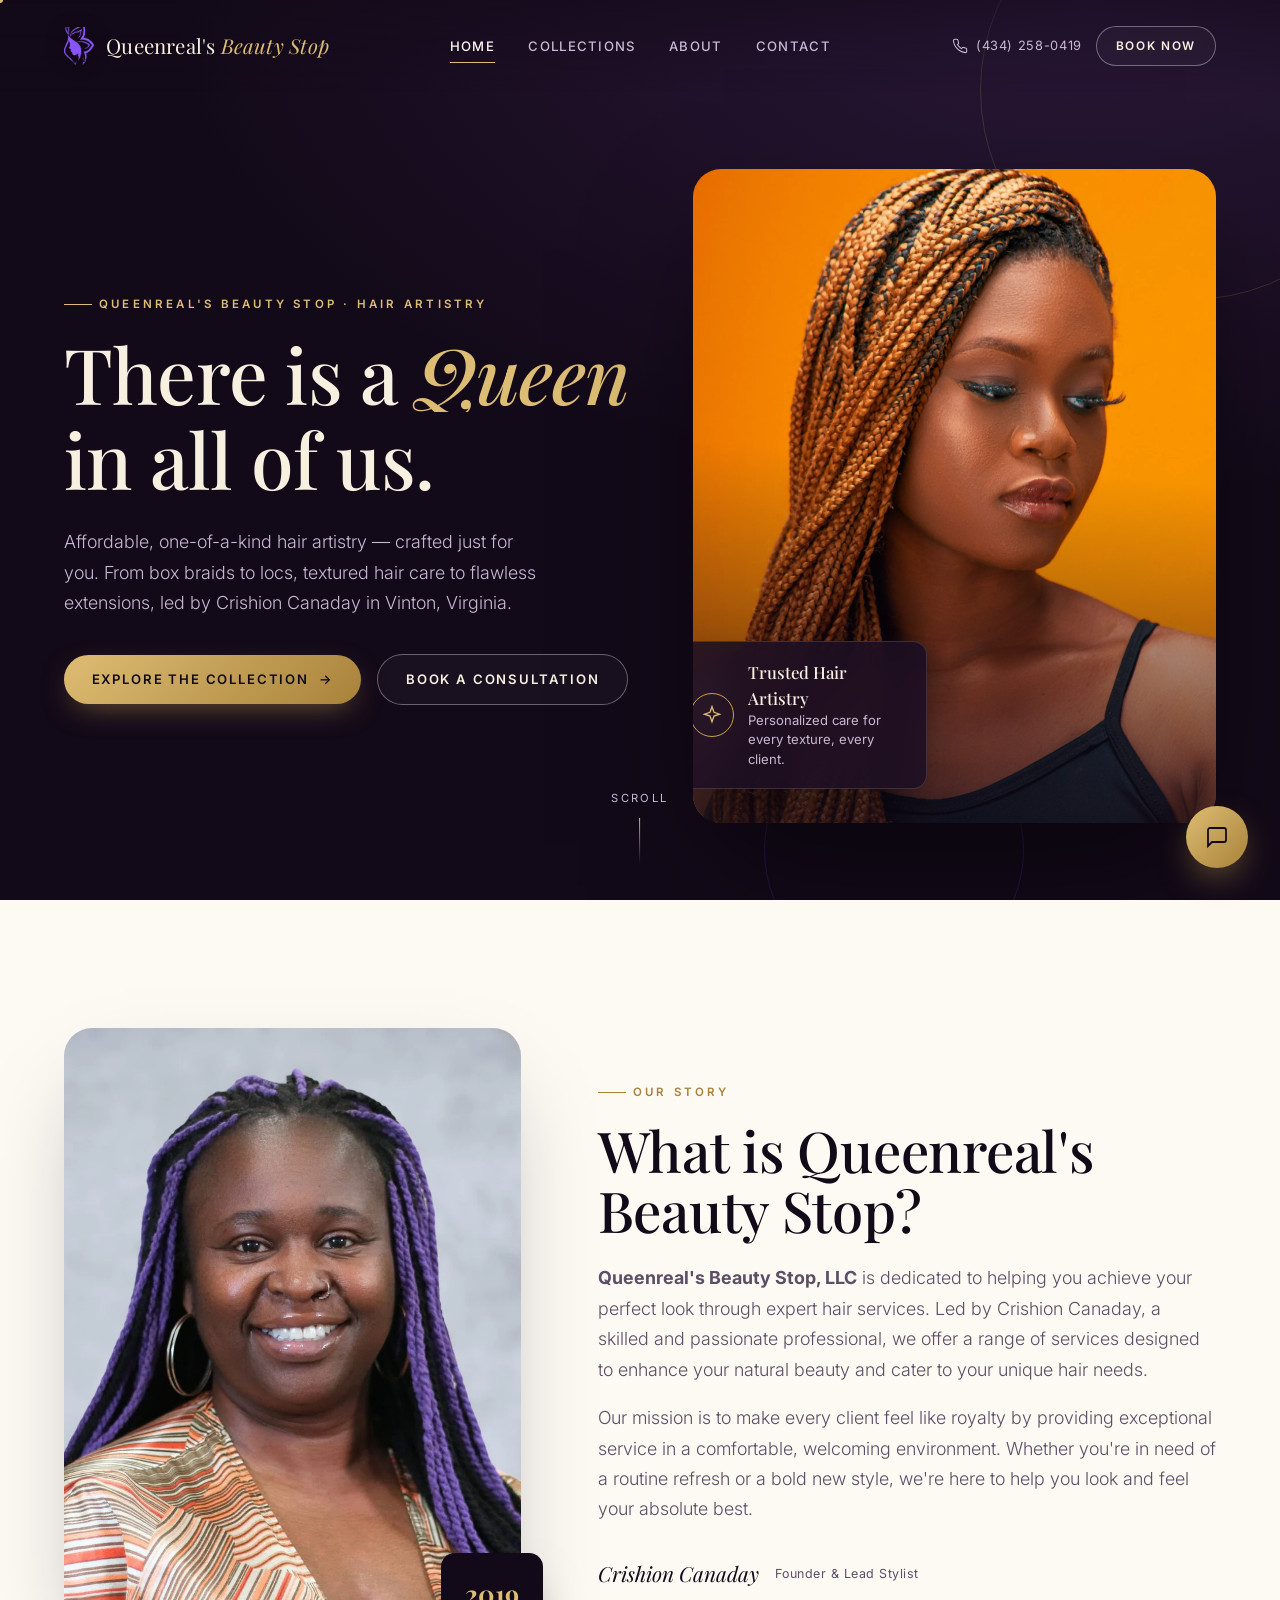
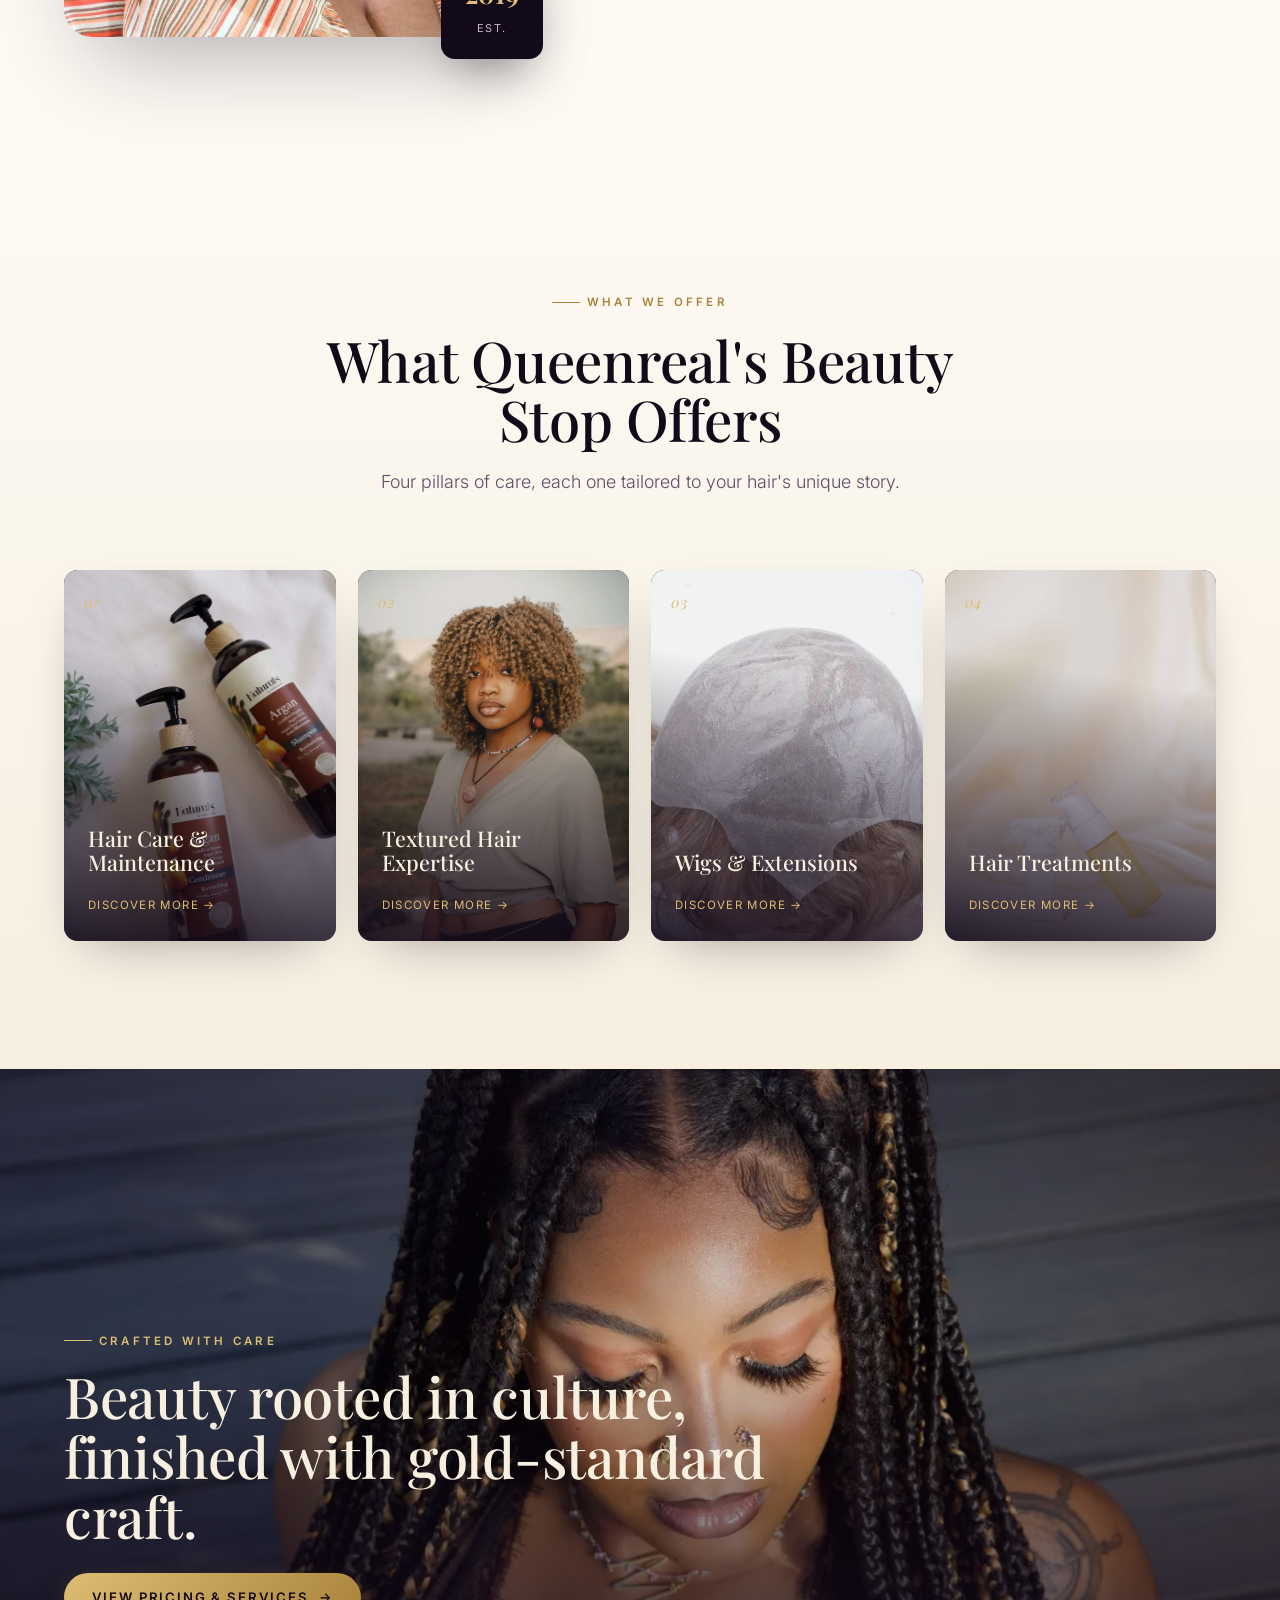
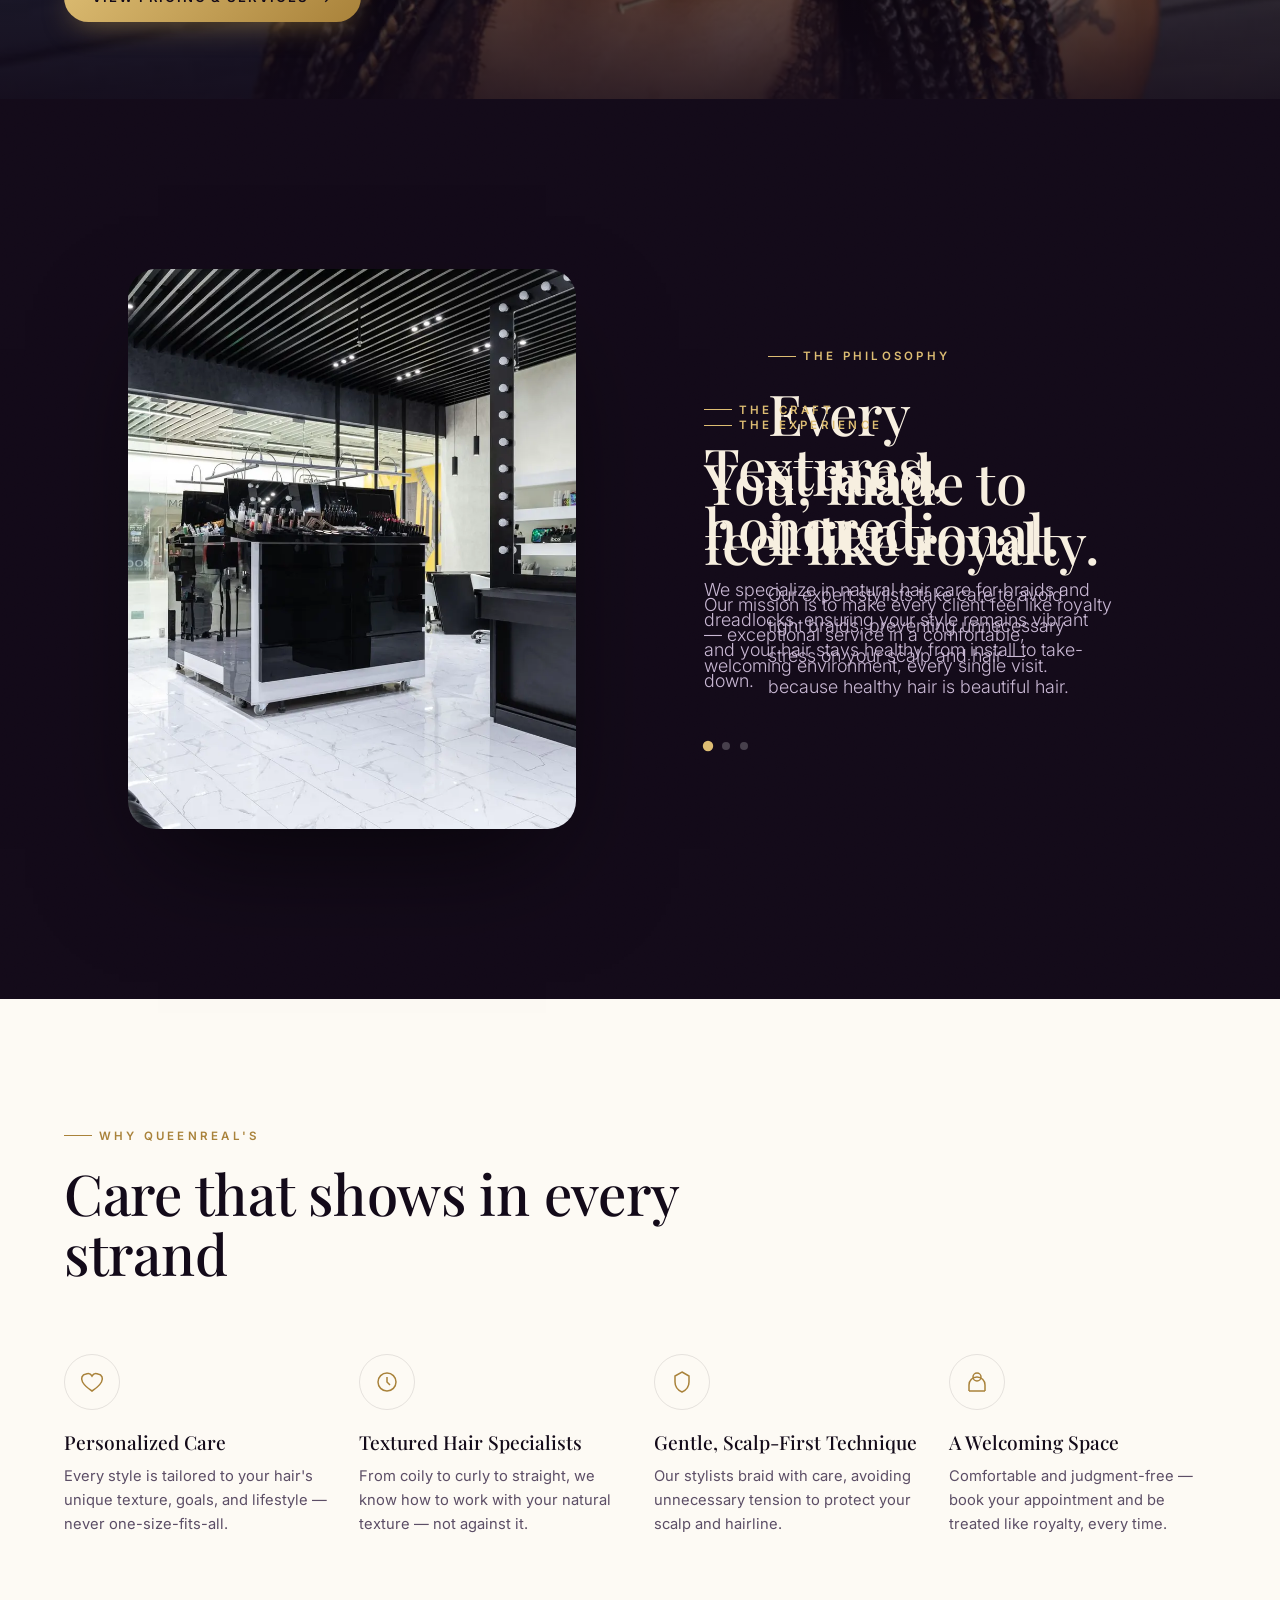
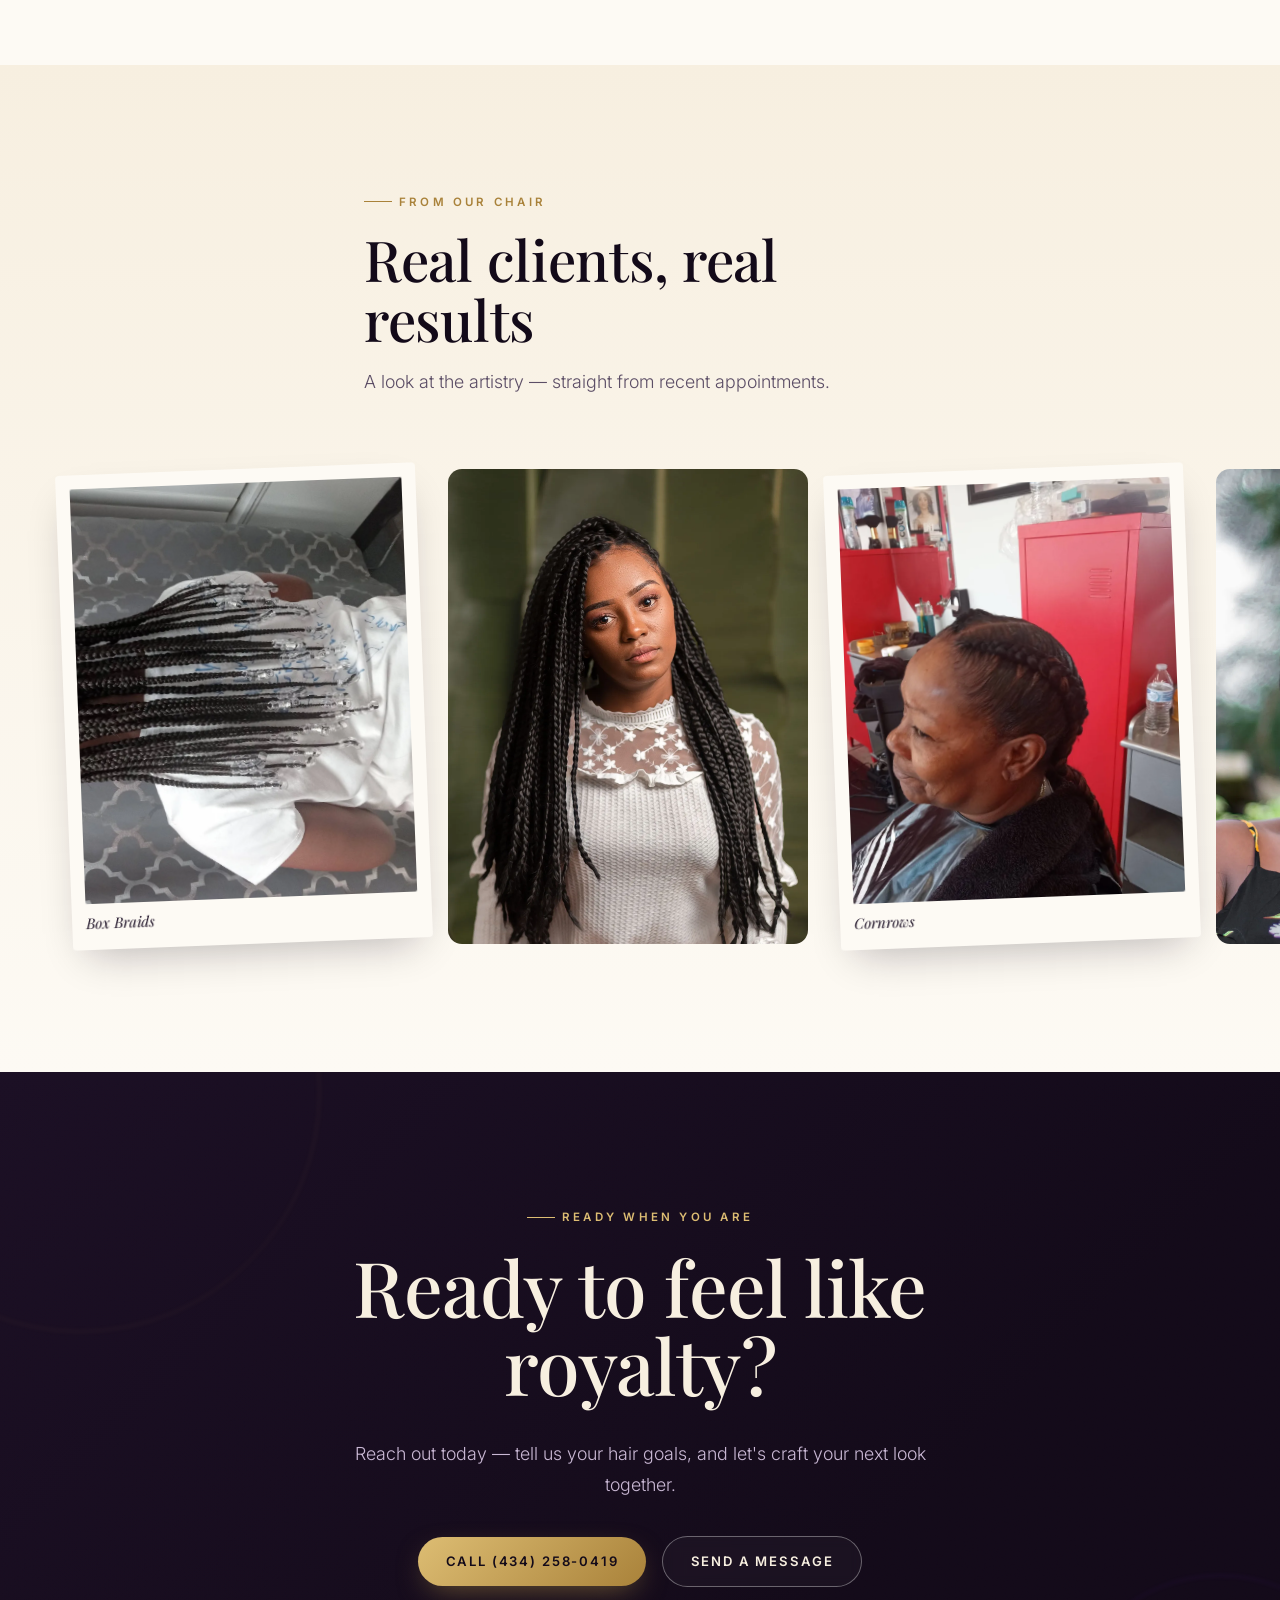
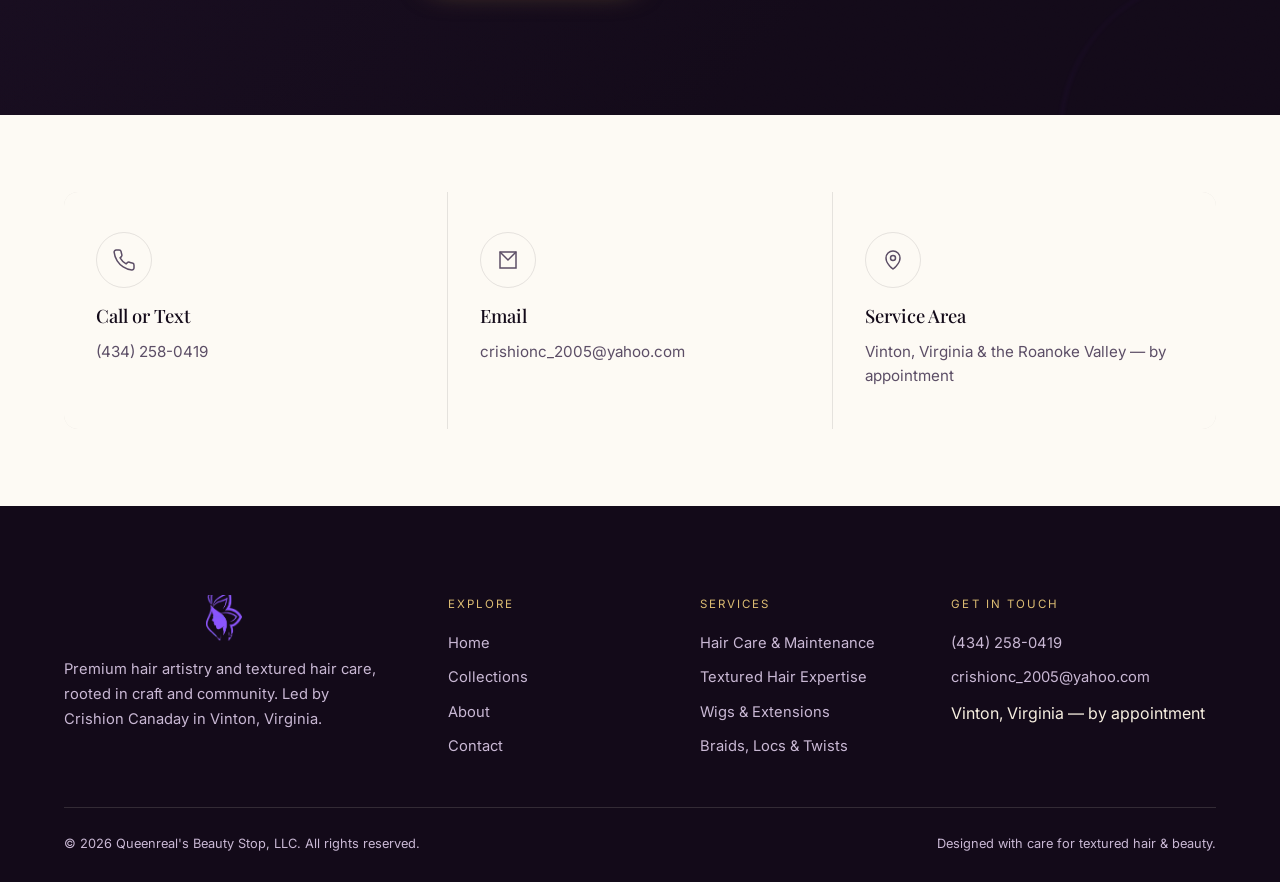
==== commit c2854be2: "Fix cross-page icon/logo rendering bugs and redesign results gallery - .why-icon styles lived only i" ====
--- a/index.html
+++ b/index.html
@@ -63,7 +63,7 @@
 <header class="site-header">
   <div class="nav-inner">
     <a href="/" class="brand" aria-label="Queenreal's Beauty Stop — home">
-      <img src="/assets/images/icons/logo-mark.webp" alt="" width="38" height="38">
+      <img src="/assets/images/icons/logo-mark.webp" alt="" width="30" height="38">
       <span class="brand-word">Queenreal's <em>Beauty Stop</em></span>
     </a>
     <nav class="nav-links" aria-label="Primary">
@@ -368,7 +368,7 @@
   <div class="container">
     <div class="footer-top">
       <div class="footer-brand">
-        <img src="/assets/images/icons/logo-mark.webp" alt="Queenreal's Beauty Stop" width="46" height="46">
+        <img src="/assets/images/icons/logo-mark.webp" alt="Queenreal's Beauty Stop" width="37" height="46">
         <p class="footer-tagline">Premium hair artistry and textured hair care, rooted in craft and community. Led by Crishion Canaday in Vinton, Virginia.</p>
       </div>
       <div>
--- a/assets/css/base.css
+++ b/assets/css/base.css
@@ -209,6 +209,18 @@
 
 .magnetic-wrap { display: inline-block; }
 
+/* ---- Icon badge (circular icon used in why-us / contact cards) ---- */
+.why-icon {
+  width: 56px; height: 56px;
+  flex-shrink: 0;
+  border-radius: 50%;
+  border: 1px solid var(--border-soft);
+  display: flex; align-items: center; justify-content: center;
+  color: var(--gold-600);
+  margin-bottom: 22px;
+}
+.why-icon svg { width: 24px; height: 24px; flex-shrink: 0; }
+
 /* ==========================================================================
    NAVIGATION
    ========================================================================== */
@@ -254,7 +266,7 @@
   gap: 12px;
   color: var(--text-on-dark);
 }
-.brand img { height: 38px; width: auto; filter: drop-shadow(0 2px 10px rgba(0,0,0,0.3)); }
+.brand img { height: 38px; width: auto; object-fit: contain; filter: drop-shadow(0 2px 10px rgba(0,0,0,0.3)); }
 .brand-word {
   font-family: var(--font-display);
   font-size: 1.28rem;
@@ -497,7 +509,7 @@
   border-bottom: 1px solid var(--border-on-dark);
 }
 .footer-brand { display: flex; flex-direction: column; gap: 16px; max-width: 320px; }
-.footer-brand img { height: 46px; width: auto; }
+.footer-brand img { height: 46px; width: auto; object-fit: contain; }
 .footer-tagline { color: var(--text-on-dark-muted); font-size: 0.92rem; line-height: 1.7; }
 .footer-col-title { font-size: 0.72rem; letter-spacing: 0.18em; text-transform: uppercase; color: var(--gold-400); margin-bottom: 18px; }
 .footer-links { display: flex; flex-direction: column; gap: 11px; }
--- a/assets/css/home.css
+++ b/assets/css/home.css
@@ -317,15 +317,6 @@
   gap: 28px;
 }
 .why-card { text-align: left; }
-.why-icon {
-  width: 56px; height: 56px;
-  border-radius: 50%;
-  border: 1px solid var(--border-soft);
-  display: flex; align-items: center; justify-content: center;
-  color: var(--gold-600);
-  margin-bottom: 22px;
-}
-.why-icon svg { width: 24px; height: 24px; }
 .why-card h3 { font-family: var(--font-display); font-size: 1.2rem; margin-bottom: 10px; font-weight: 500; }
 .why-card p { color: var(--text-muted); font-size: 0.92rem; line-height: 1.65; }
 
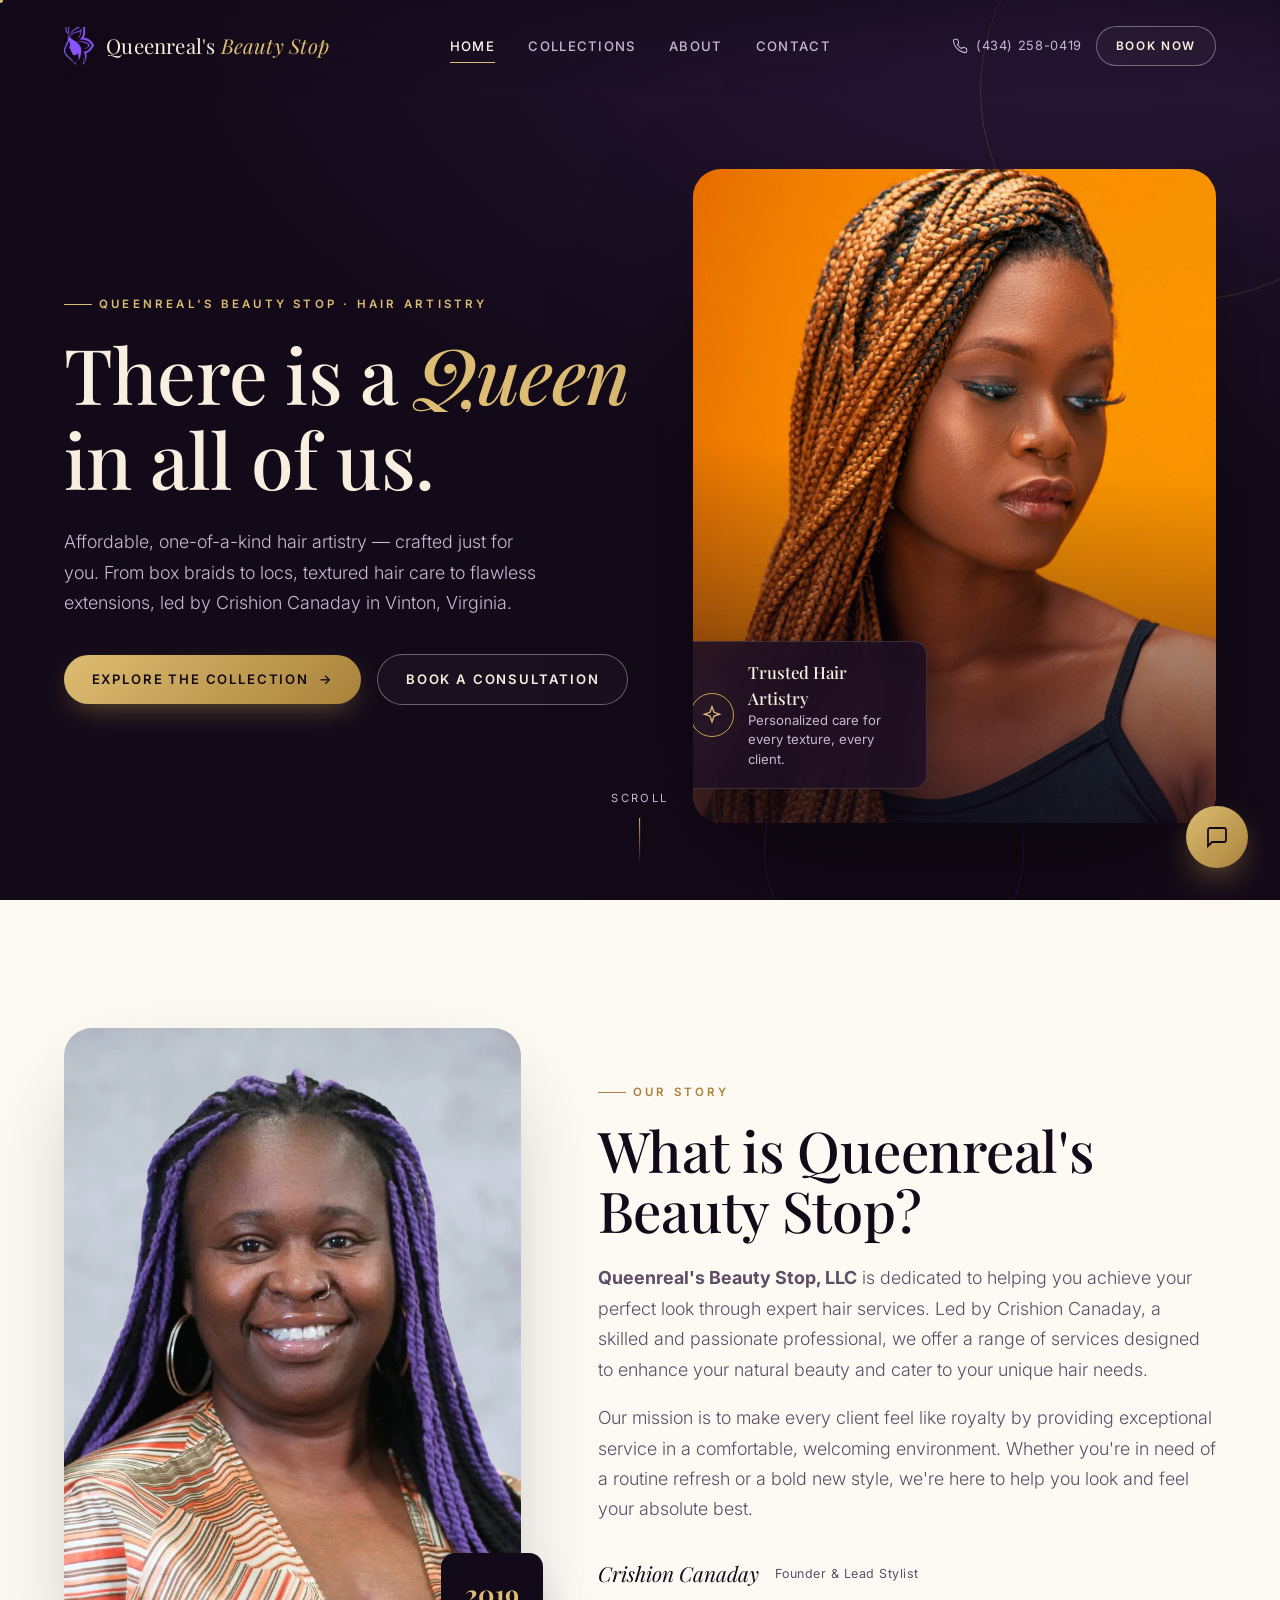
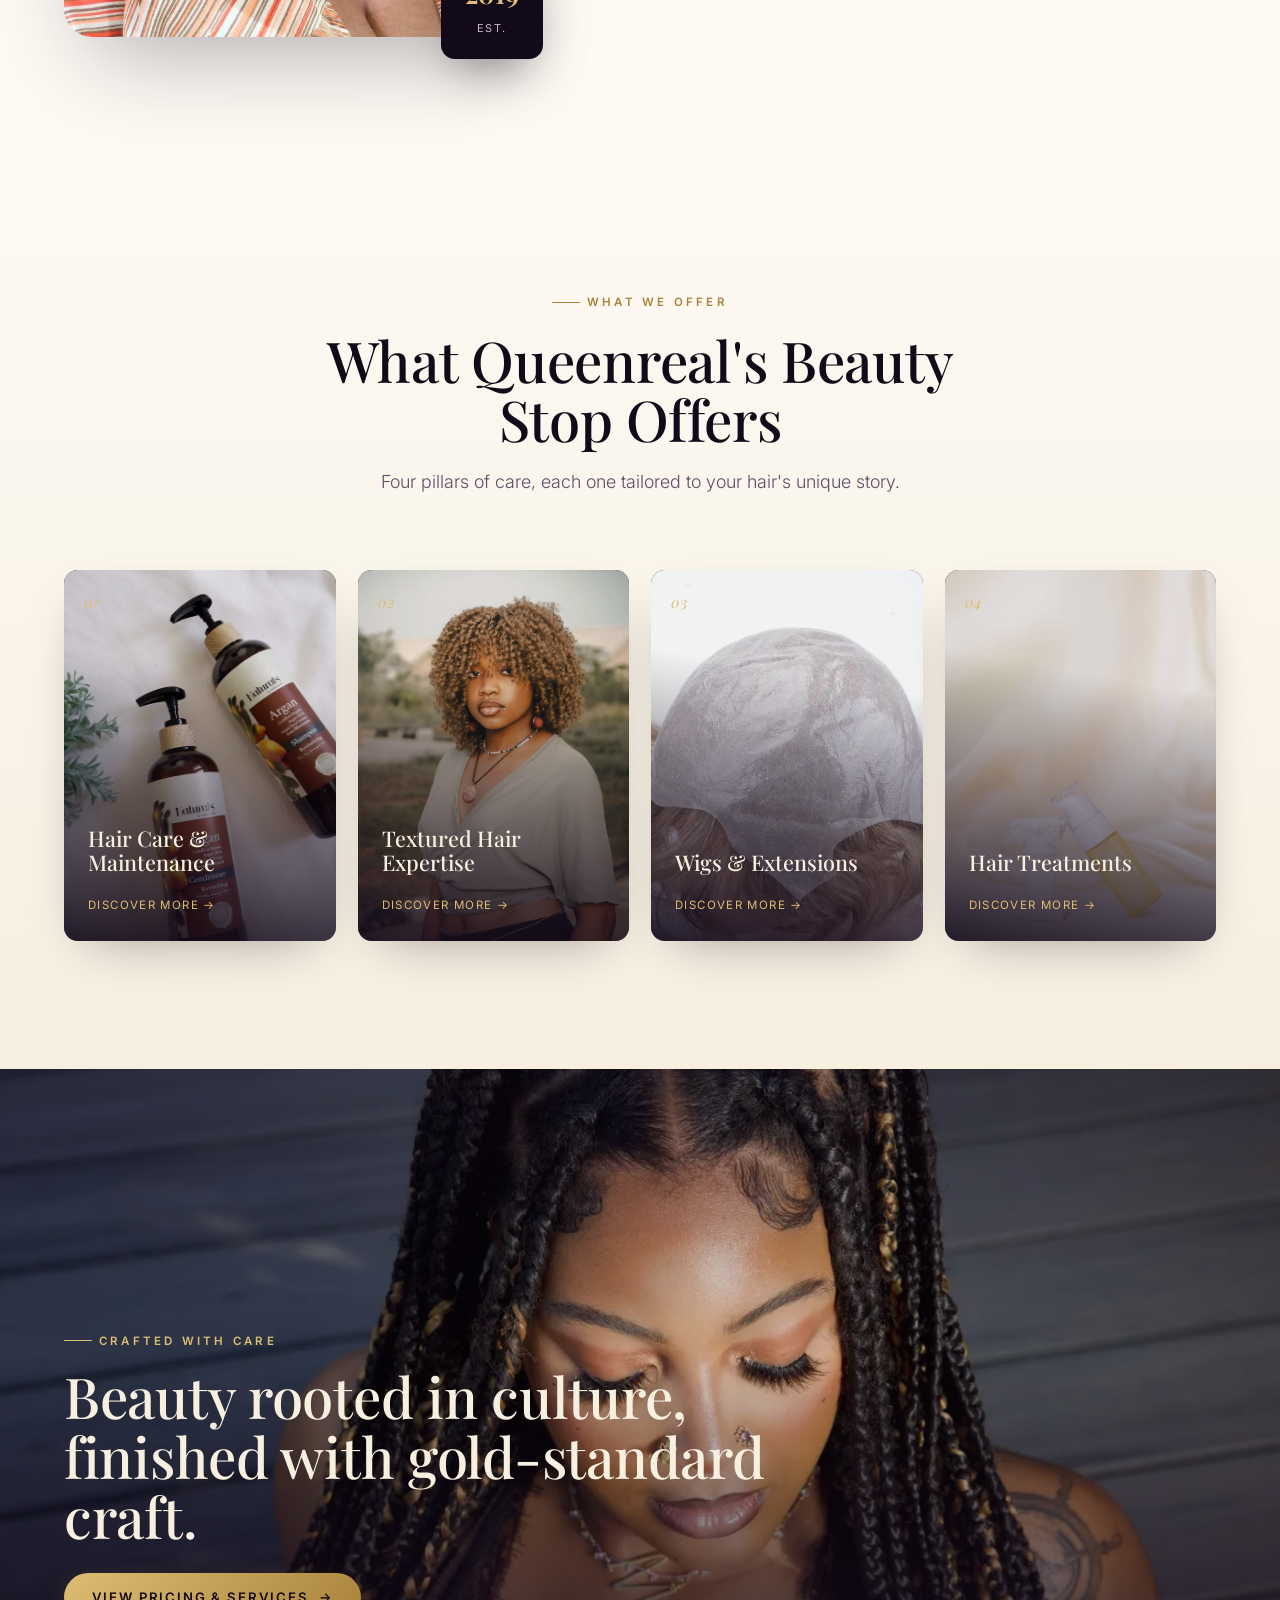
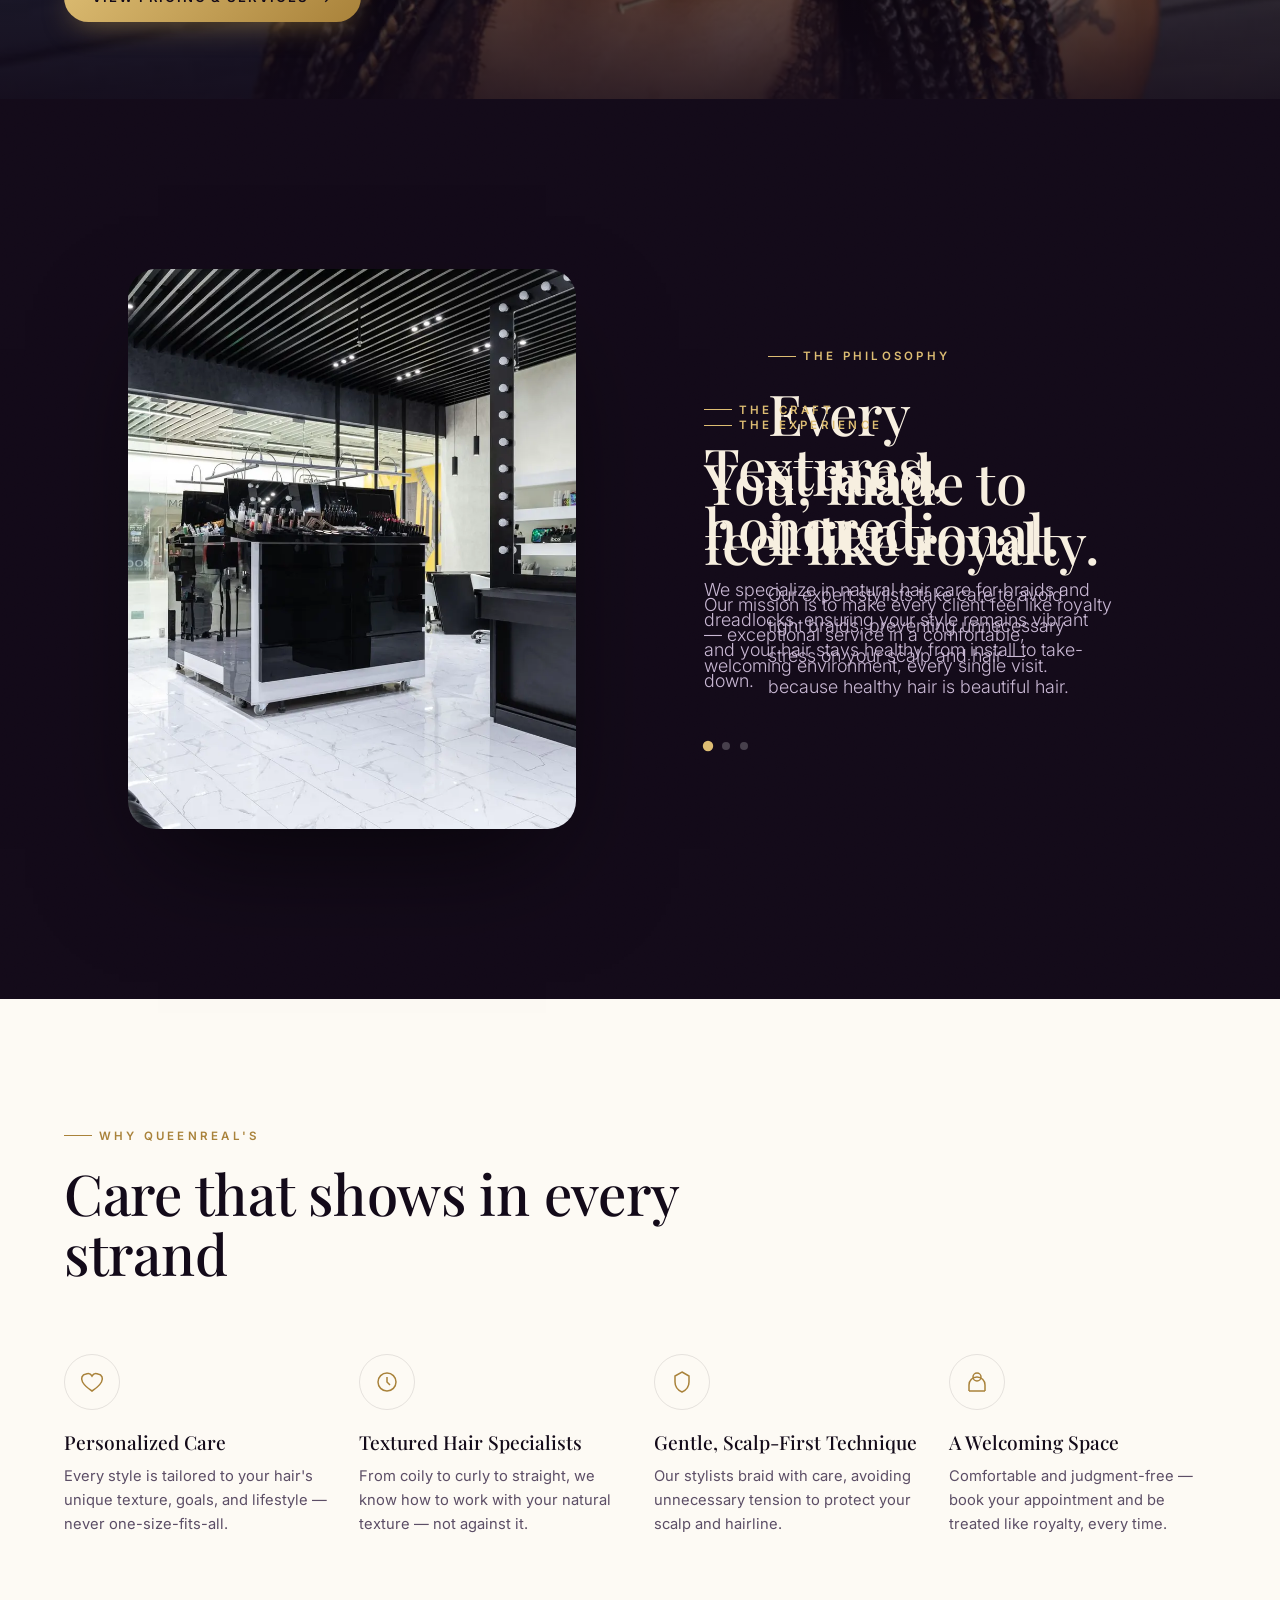
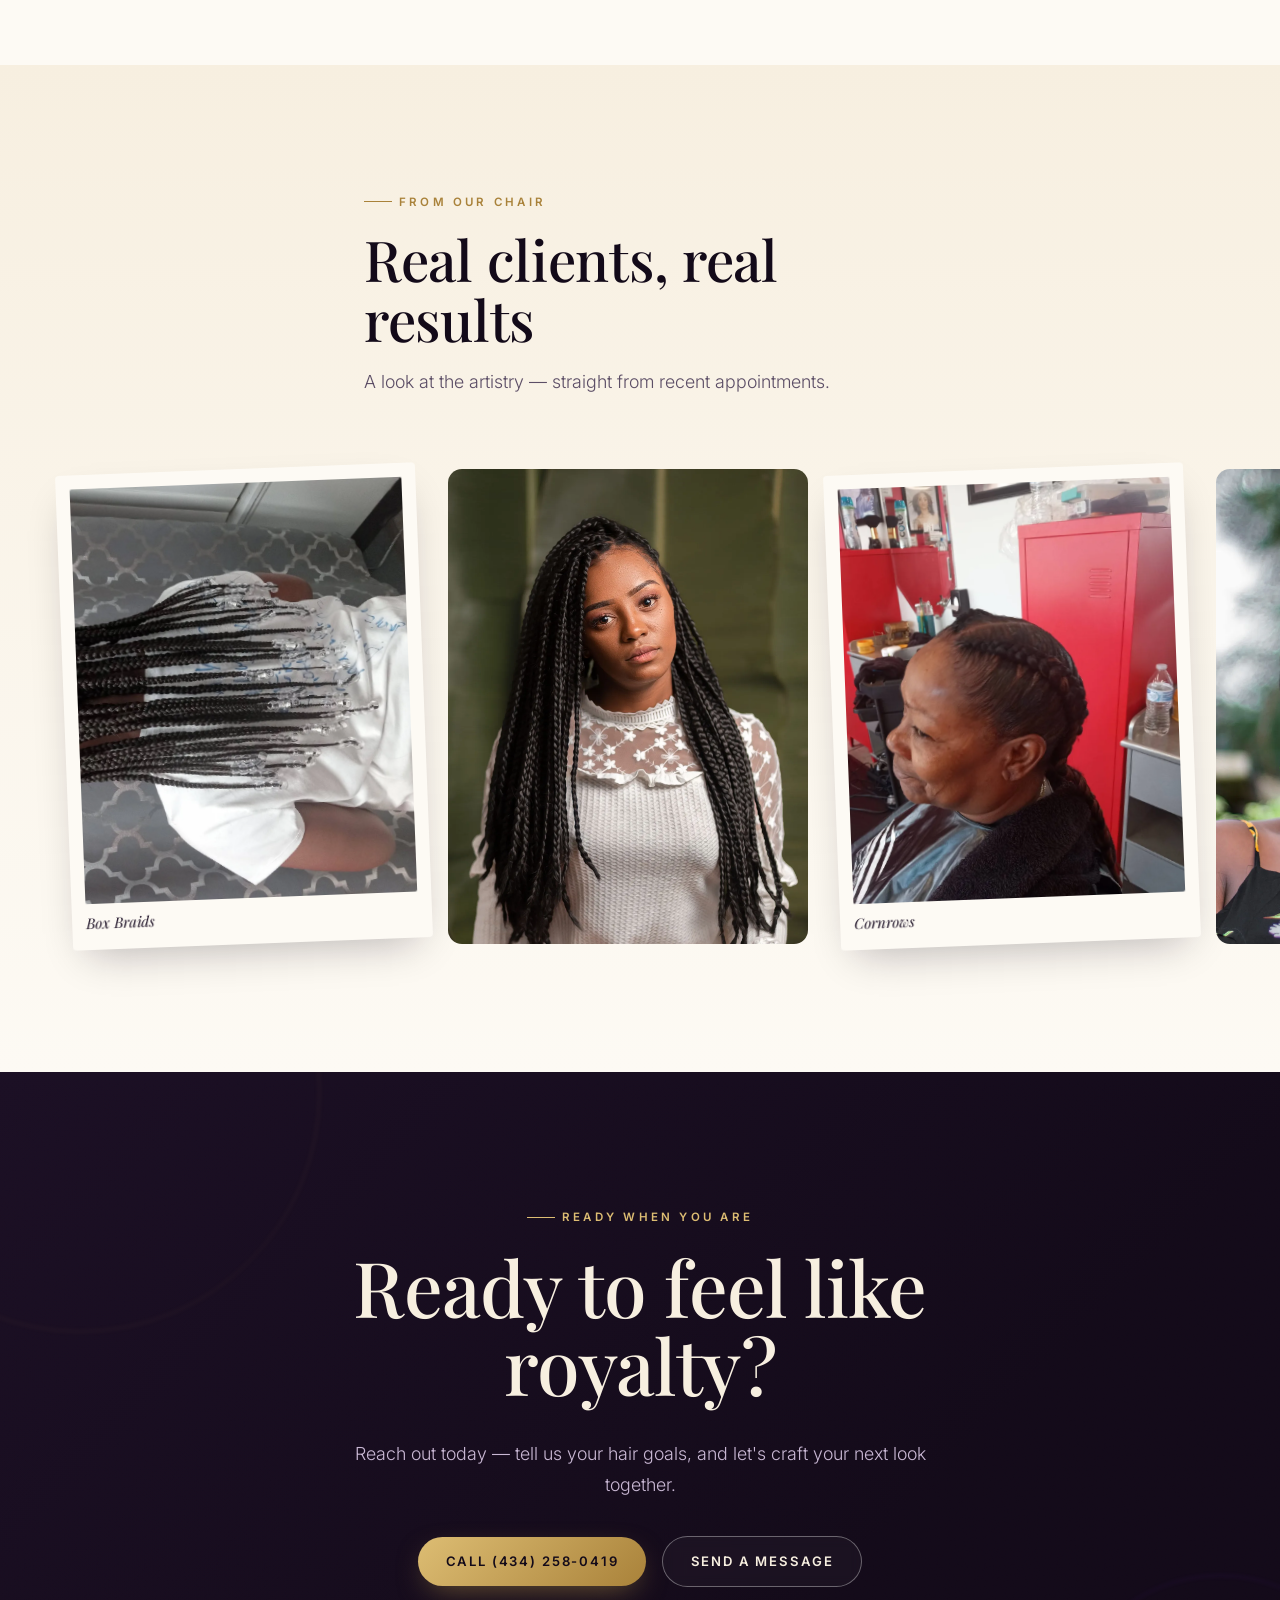
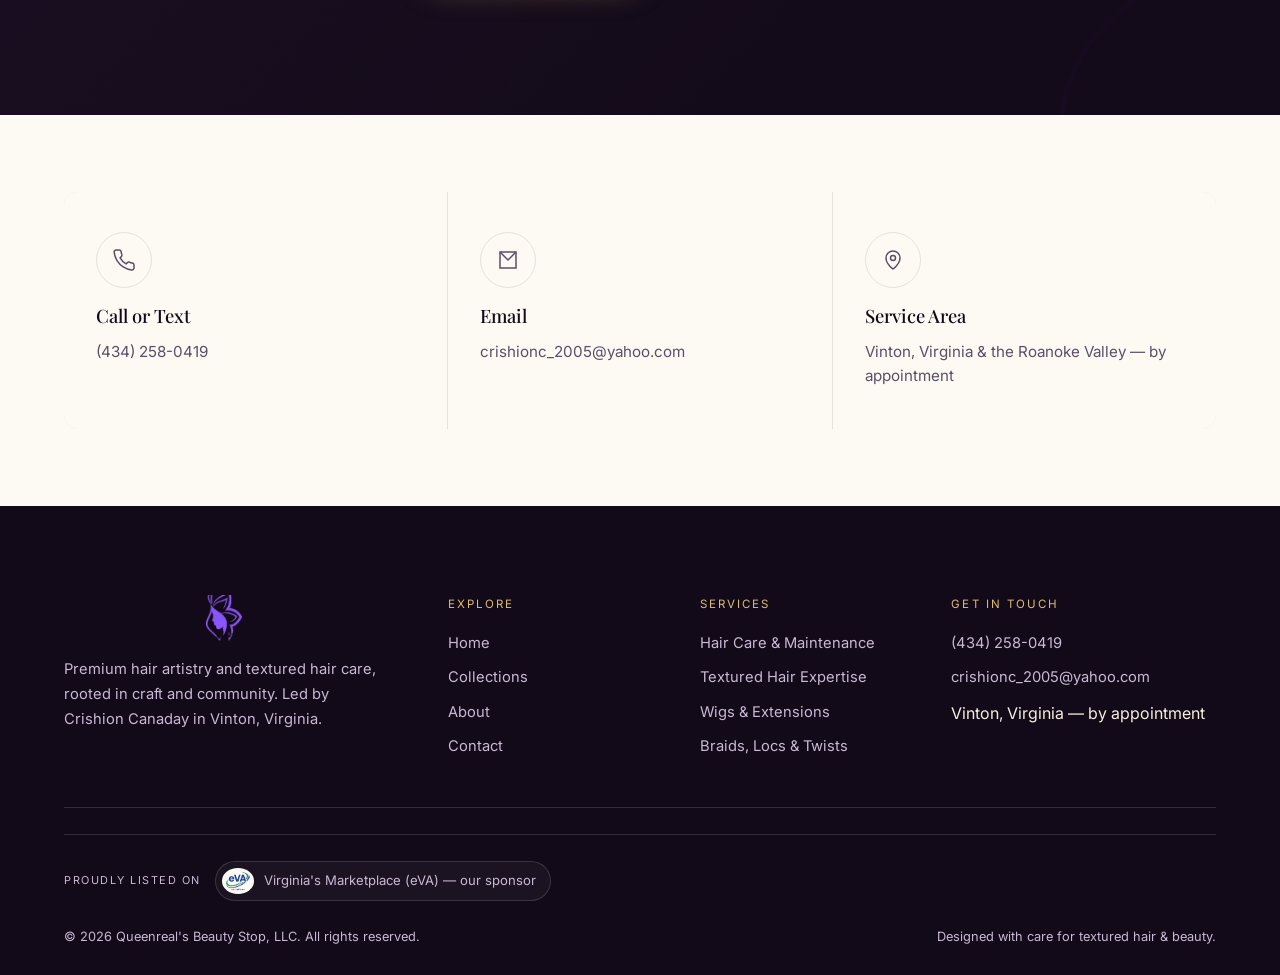
==== commit b39d2cec: "Add Shop Mayvenn partner section, eVA sponsor credit, real online booking & payment, and an appointm" ====
--- a/index.html
+++ b/index.html
@@ -398,6 +398,13 @@
         </nav>
       </div>
     </div>
+    <div class="footer-sponsor">
+      <span class="footer-sponsor-label">Proudly Listed On</span>
+      <a class="footer-sponsor-link" href="https://eva.virginia.gov/" target="_blank" rel="noopener">
+        <img src="/assets/images/icons/eva-virginia-marketplace.png" alt="" width="26" height="20">
+        <span>Virginia's Marketplace (eVA) — our sponsor</span>
+      </a>
+    </div>
     <div class="footer-bottom">
       <span>&copy; <span id="year"></span> Queenreal's Beauty Stop, LLC. All rights reserved.</span>
       <span>Designed with care for textured hair &amp; beauty.</span>
@@ -416,6 +423,10 @@
     <a class="float-link" href="mailto:crishionc_2005@yahoo.com">
       <svg width="16" height="16" viewBox="0 0 24 24" fill="none" stroke="currentColor" stroke-width="1.6"><path d="M4 4h16v16H4z"/><path d="m4 4 8 8 8-8"/></svg>
       Email Us
+    </a>
+    <a class="float-link" href="/contact.html#book-online">
+      <svg width="16" height="16" viewBox="0 0 24 24" fill="none" stroke="currentColor" stroke-width="1.6"><rect x="3" y="11" width="18" height="10" rx="2"/><path d="M7 11V8a5 5 0 0 1 10 0v3"/></svg>
+      Book &amp; Pay Online
     </a>
     <a class="float-link" href="/contact.html">
       <svg width="16" height="16" viewBox="0 0 24 24" fill="none" stroke="currentColor" stroke-width="1.6"><path d="M21 15a2 2 0 0 1-2 2H7l-4 4V5a2 2 0 0 1 2-2h14a2 2 0 0 1 2 2z"/></svg>
--- a/assets/css/base.css
+++ b/assets/css/base.css
@@ -527,6 +527,38 @@
 }
 .footer-bottom a:hover { color: var(--gold-300); }
 
+/* ---- Sponsor badge (eVA Virginia Marketplace) ---- */
+.footer-sponsor {
+  display: flex;
+  align-items: center;
+  gap: 14px;
+  padding-top: 26px;
+  margin-top: 26px;
+  border-top: 1px solid var(--border-on-dark);
+}
+.footer-sponsor-label {
+  font-size: 0.68rem;
+  letter-spacing: 0.14em;
+  text-transform: uppercase;
+  color: var(--text-on-dark-muted);
+}
+.footer-sponsor-link {
+  display: inline-flex;
+  align-items: center;
+  gap: 10px;
+  padding: 6px 14px 6px 6px;
+  border-radius: 999px;
+  background: rgba(255,255,255,0.04);
+  border: 1px solid var(--border-on-dark);
+  transition: border-color var(--dur-fast), background var(--dur-fast);
+}
+.footer-sponsor-link:hover { border-color: var(--gold-400); background: rgba(201,162,75,0.08); }
+.footer-sponsor-link img { height: 26px; width: auto; border-radius: 50%; background: var(--cream-50); padding: 3px; }
+.footer-sponsor-link span { font-size: 0.82rem; color: var(--text-on-dark-muted); }
+.footer-sponsor-link:hover span { color: var(--gold-300); }
+
+@media (max-width: 560px) { .footer-sponsor { flex-direction: column; align-items: flex-start; gap: 10px; } }
+
 @media (max-width: 860px) {
   .footer-top { grid-template-columns: 1fr 1fr; gap: 36px 24px; }
 }
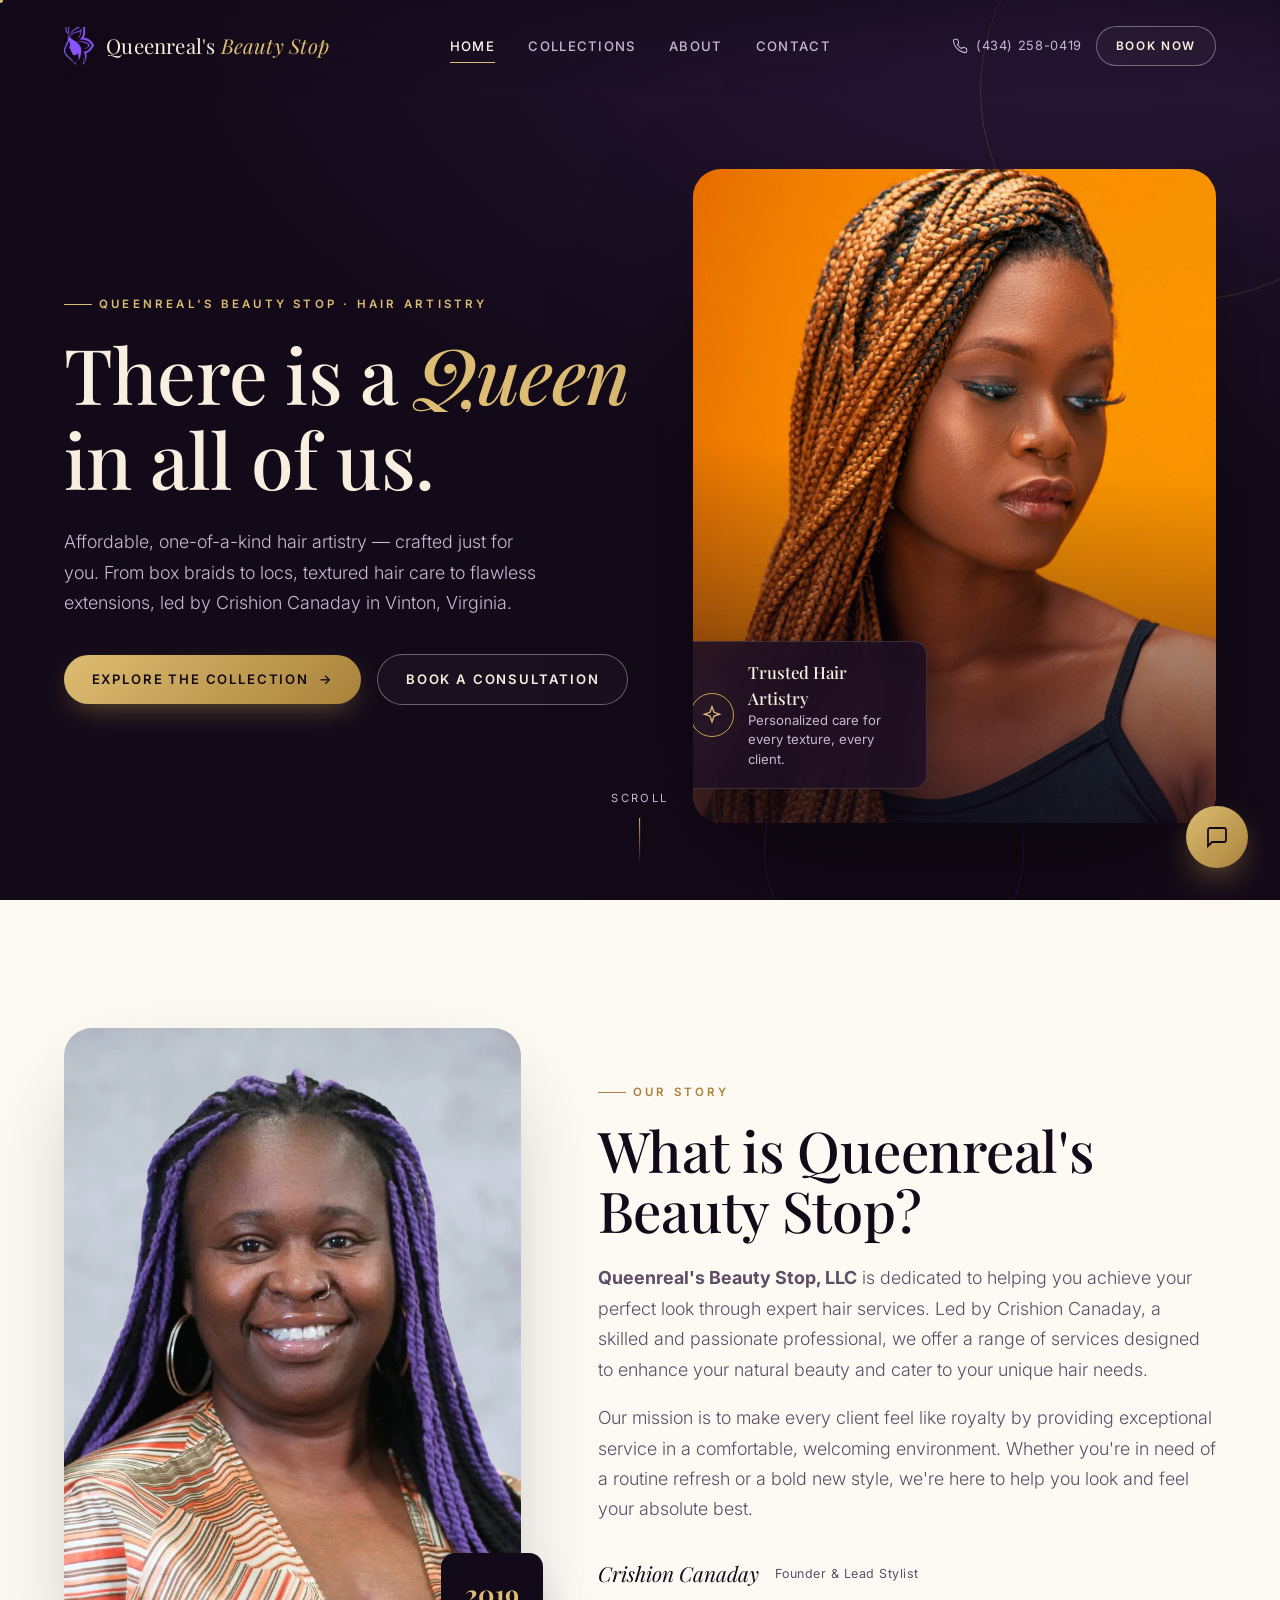
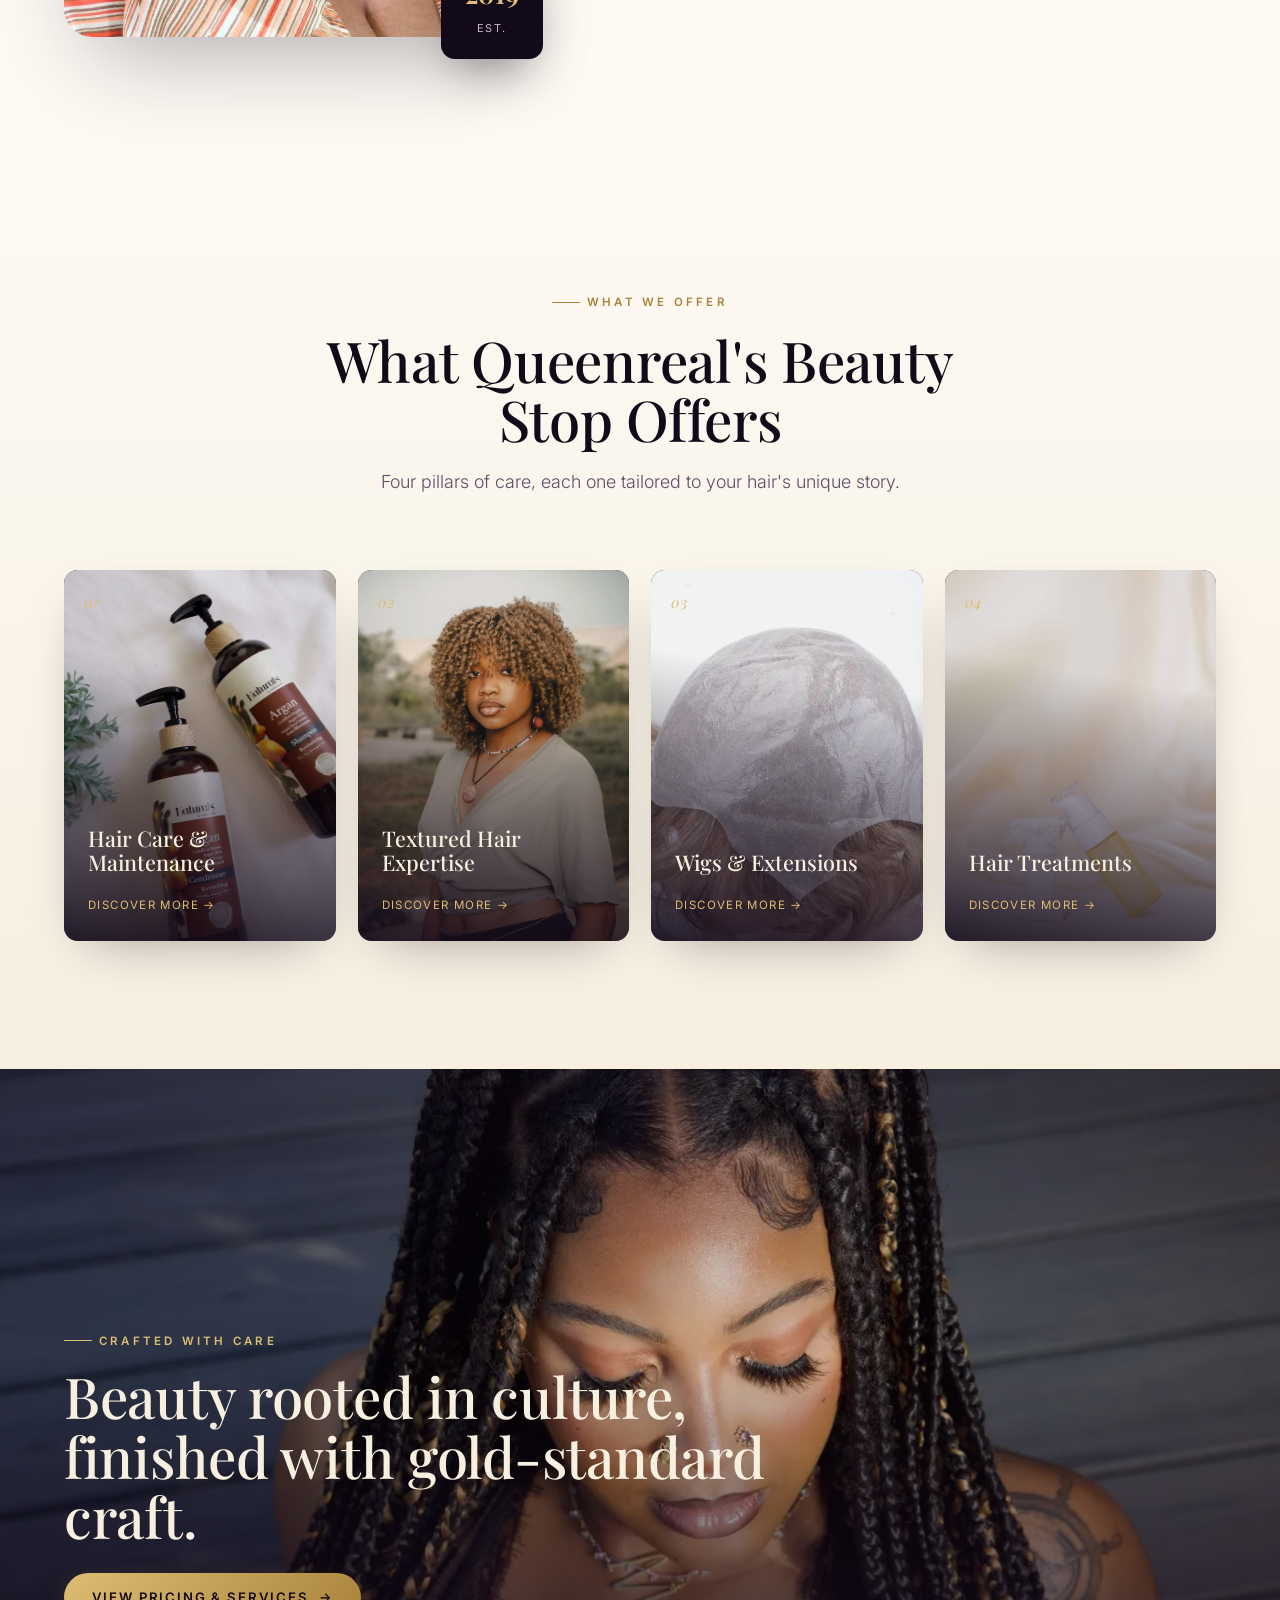
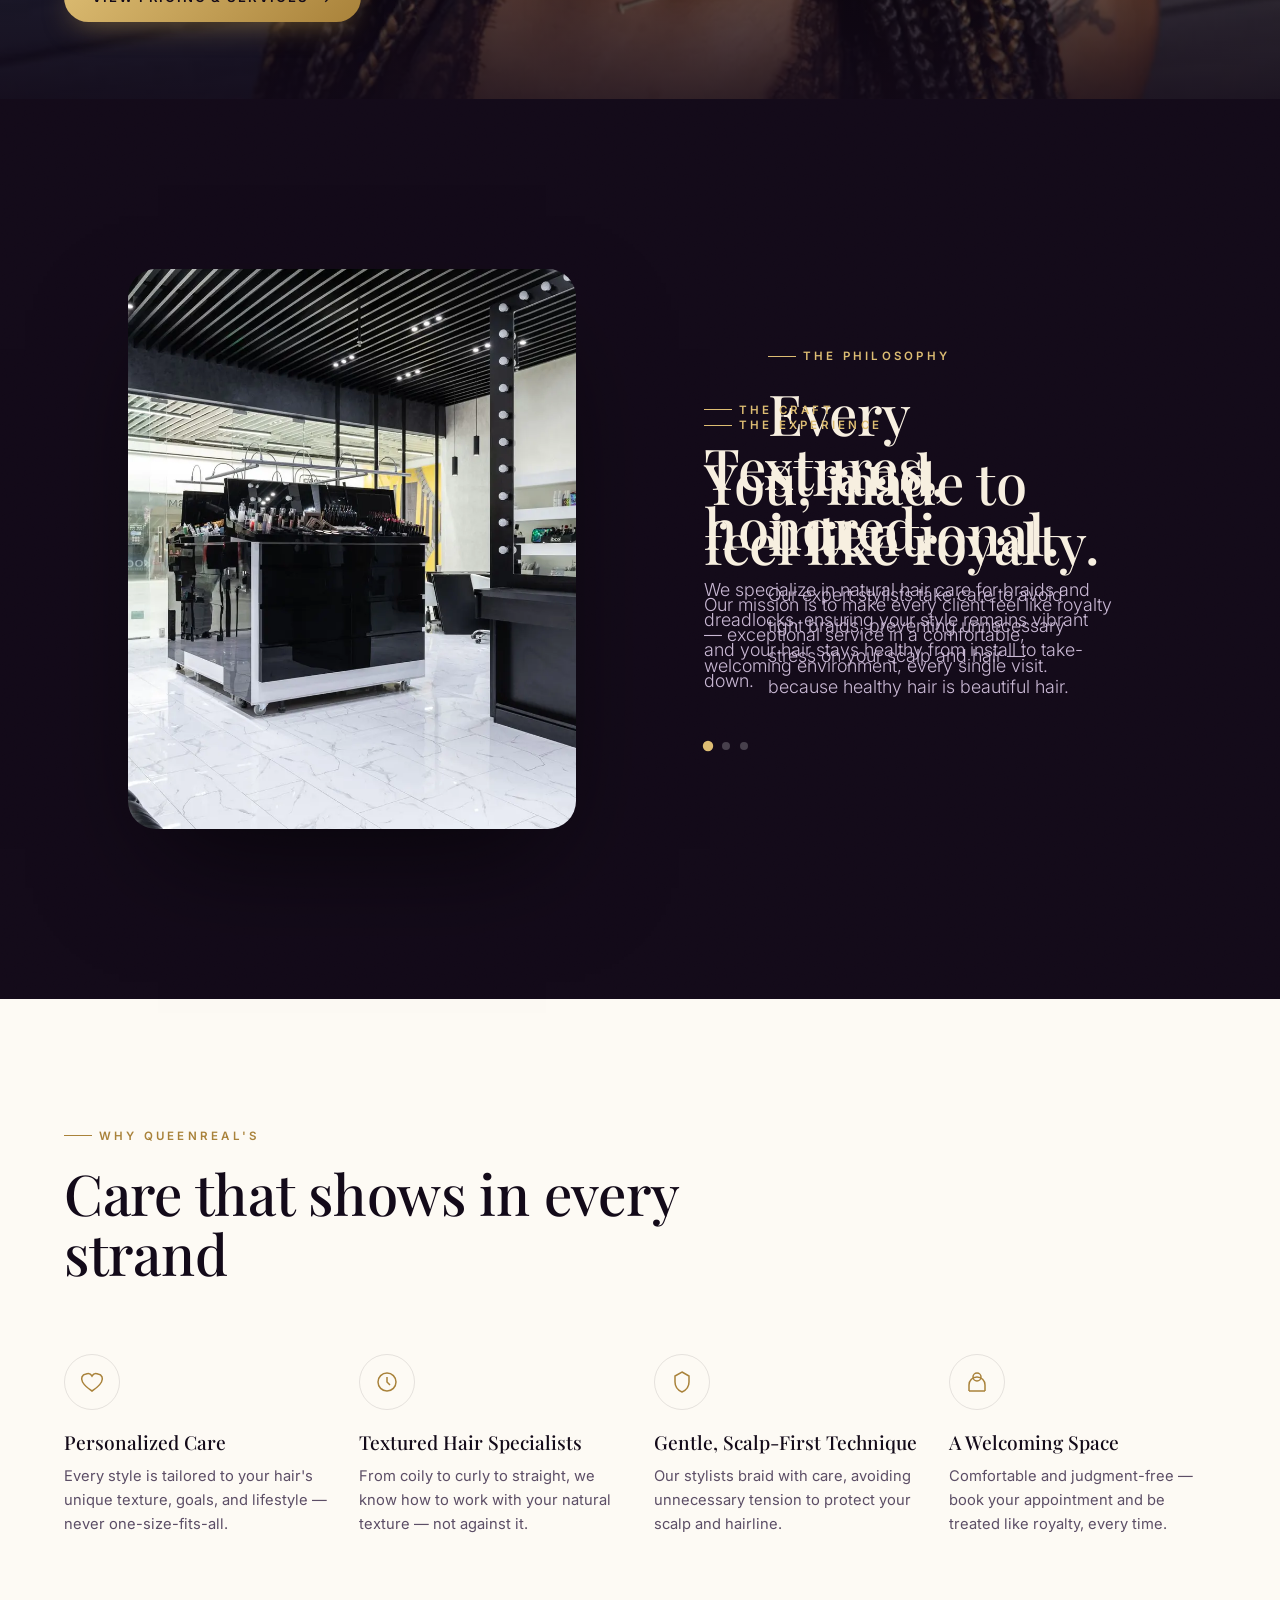
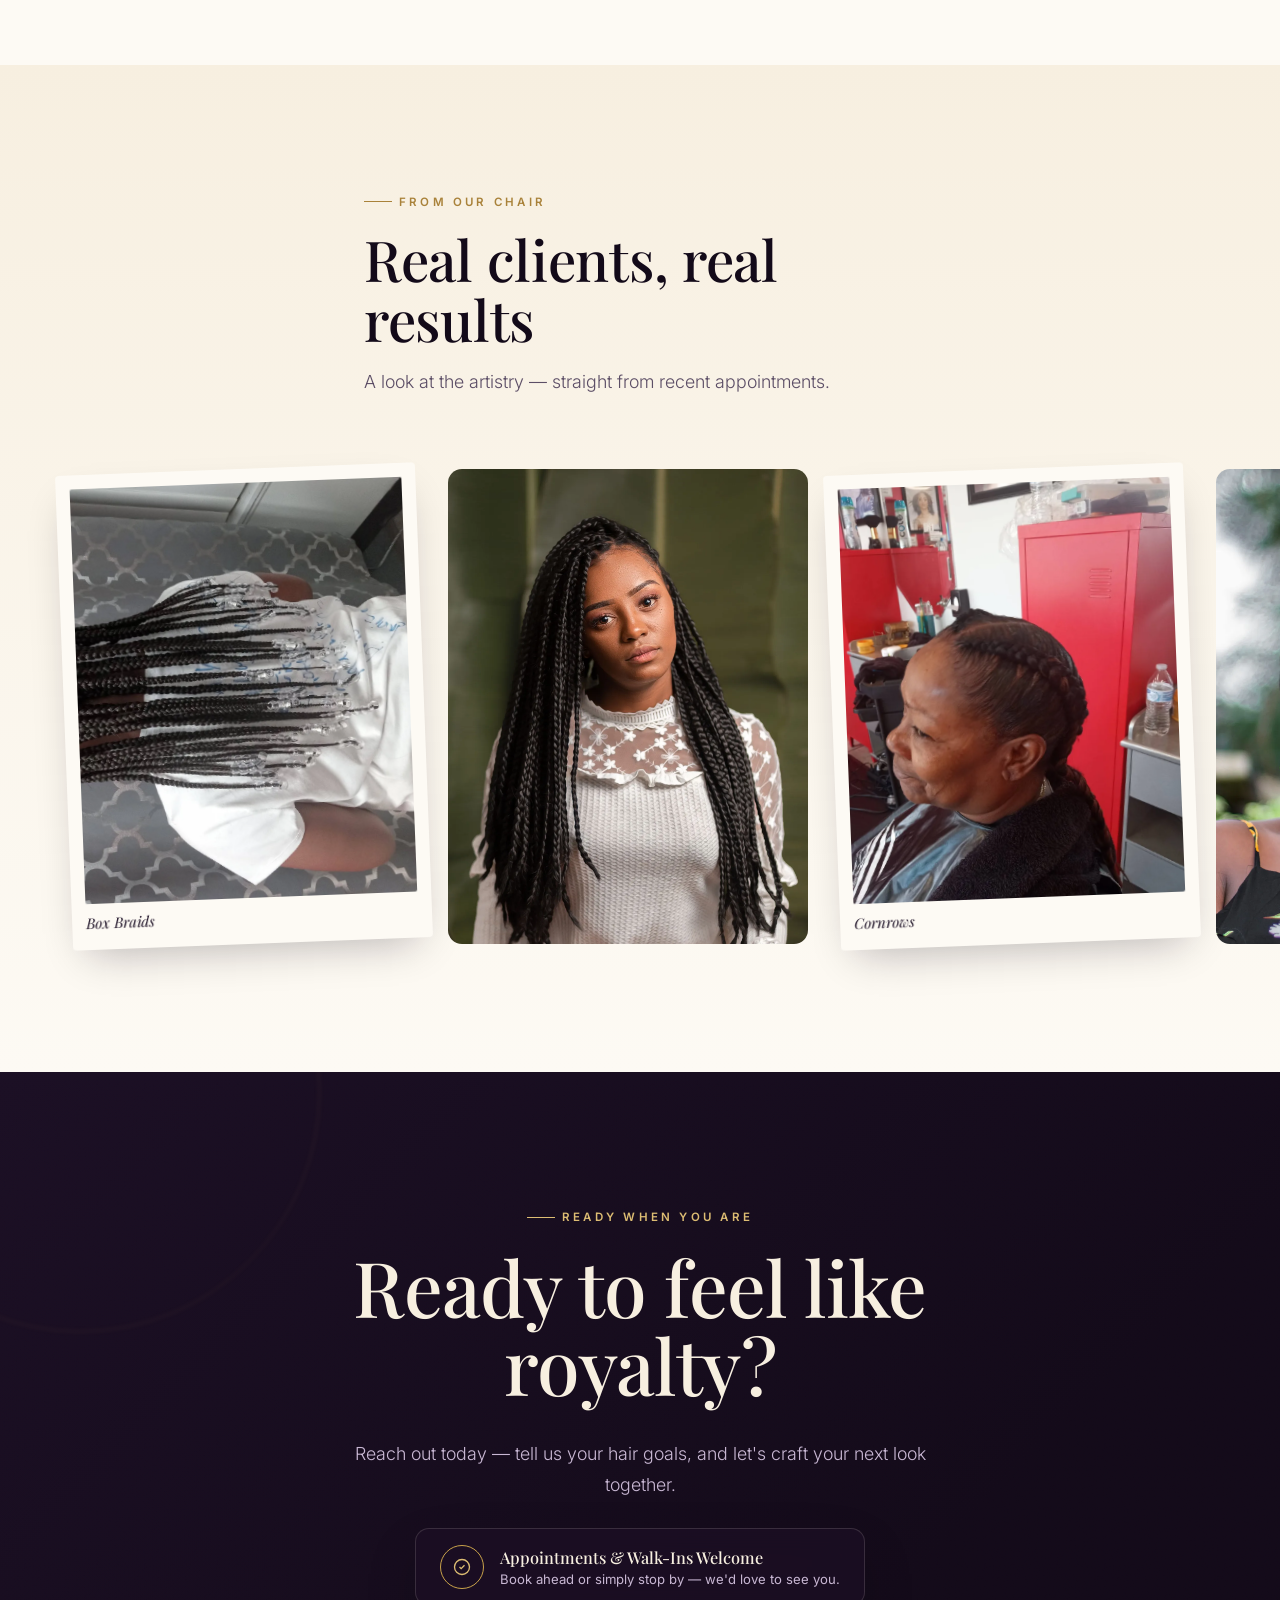
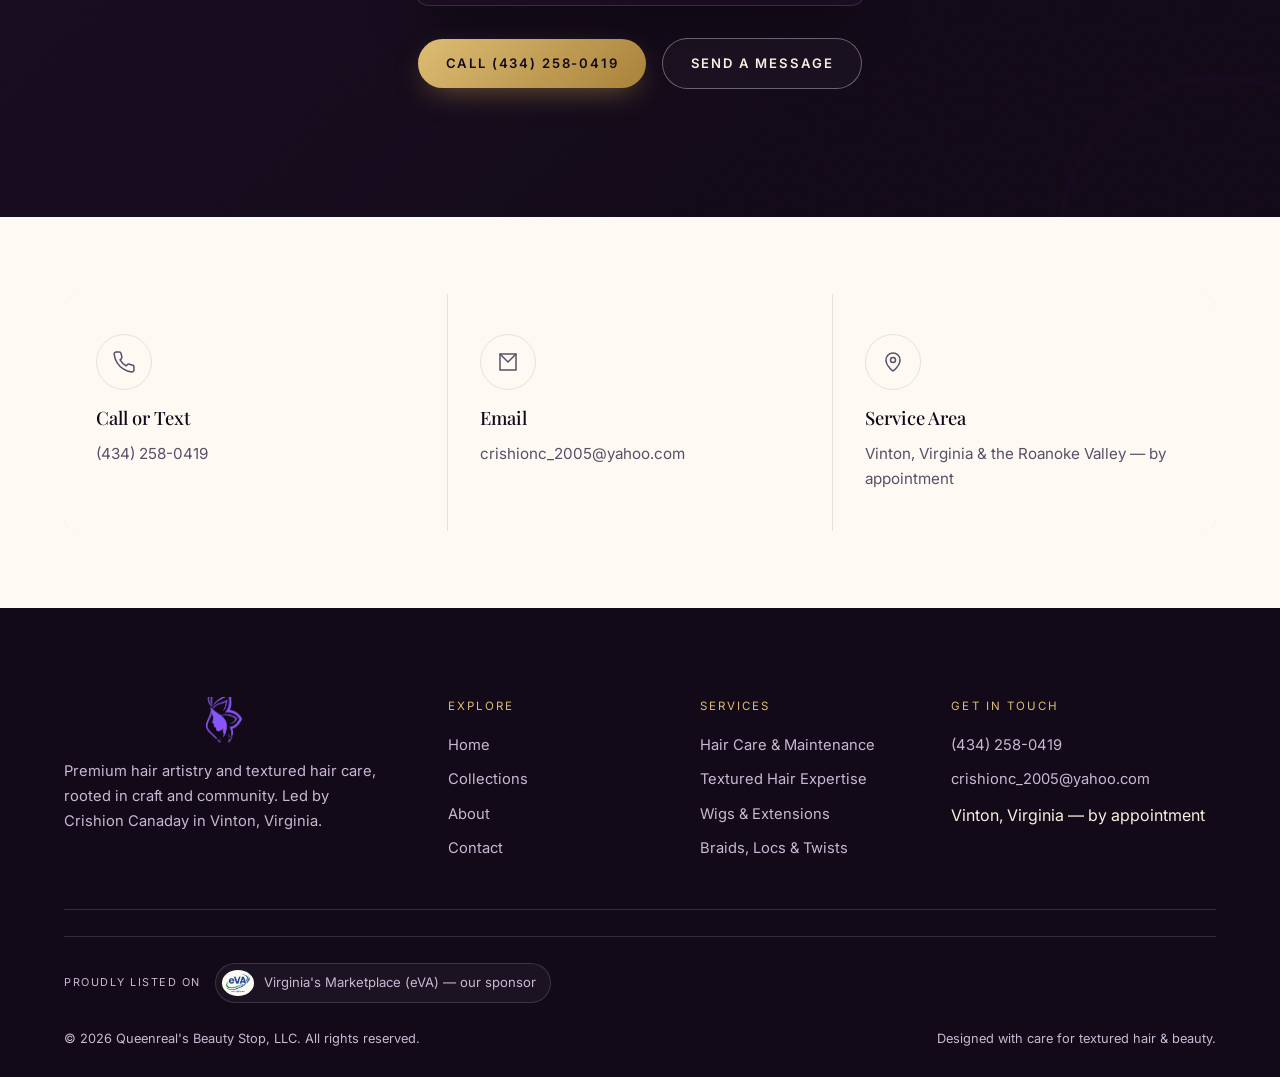
==== commit fa0d7cd4: "Add appointment and walk-in availability messaging" ====
--- a/index.html
+++ b/index.html
@@ -330,7 +330,11 @@
     <div class="container cta-band-inner">
       <span class="eyebrow eyebrow--on-dark reveal">Ready When You Are</span>
       <h2 class="display-1 reveal">Ready to feel like royalty?</h2>
-      <p class="body-lg on-dark reveal" style="margin-bottom:36px;">Reach out today — tell us your hair goals, and let's craft your next look together.</p>
+      <p class="body-lg on-dark reveal" style="margin-bottom:28px;">Reach out today — tell us your hair goals, and let's craft your next look together.</p>
+      <div class="welcome-note reveal" style="margin-bottom:32px;">
+        <span class="welcome-note-icon"><svg viewBox="0 0 24 24" fill="none" stroke="currentColor" stroke-width="1.6"><path d="M9 12l2 2 4-4"/><circle cx="12" cy="12" r="9"/></svg></span>
+        <p><strong>Appointments &amp; Walk-Ins Welcome</strong>Book ahead or simply stop by — we'd love to see you.</p>
+      </div>
       <div class="hero-actions" style="justify-content:center;">
         <span class="magnetic-wrap reveal"><a href="tel:+14342580419" class="btn btn-primary" data-magnetic="0.3">Call (434) 258-0419</a></span>
         <span class="magnetic-wrap reveal"><a href="/contact.html" class="btn btn-ghost" data-magnetic="0.3">Send A Message</a></span>
--- a/assets/css/base.css
+++ b/assets/css/base.css
@@ -596,6 +596,45 @@
 }
 .gold-rule--center { margin-inline: auto; background: linear-gradient(90deg, transparent, var(--gold-500), transparent); }
 
+/* ---- Welcome note (appointments & walk-ins callout) ---- */
+.welcome-note {
+  display: inline-flex;
+  align-items: center;
+  gap: 16px;
+  text-align: left;
+  max-width: 480px;
+  background: rgba(27,15,36,0.86);
+  backdrop-filter: blur(14px);
+  border: 1px solid var(--border-on-dark);
+  border-radius: var(--radius-md);
+  padding: 16px 24px;
+  box-shadow: 0 24px 60px -16px rgba(0,0,0,0.45);
+}
+.welcome-note-icon {
+  width: 44px; height: 44px;
+  border-radius: 50%;
+  border: 1px solid var(--gold-500);
+  display: flex; align-items: center; justify-content: center;
+  flex-shrink: 0;
+  color: var(--gold-400);
+}
+.welcome-note-icon svg { width: 20px; height: 20px; }
+.welcome-note p { font-size: 0.82rem; color: var(--text-on-dark-muted); line-height: 1.5; }
+.welcome-note strong { display: block; font-family: var(--font-display); font-size: 1.02rem; font-weight: 500; color: var(--cream-100); }
+
+.welcome-note--light {
+  background: var(--cream-50);
+  border-color: var(--border-soft);
+  box-shadow: 0 20px 50px -28px rgba(19,10,25,0.22);
+}
+.welcome-note--light .welcome-note-icon { border-color: var(--gold-500); color: var(--gold-600); }
+.welcome-note--light p { color: var(--text-muted); }
+.welcome-note--light strong { color: var(--text-dark); }
+
+@media (max-width: 560px) {
+  .welcome-note { max-width: 100%; padding: 14px 18px; gap: 12px; }
+}
+
 .section-head {
   display: flex;
   flex-direction: column;
